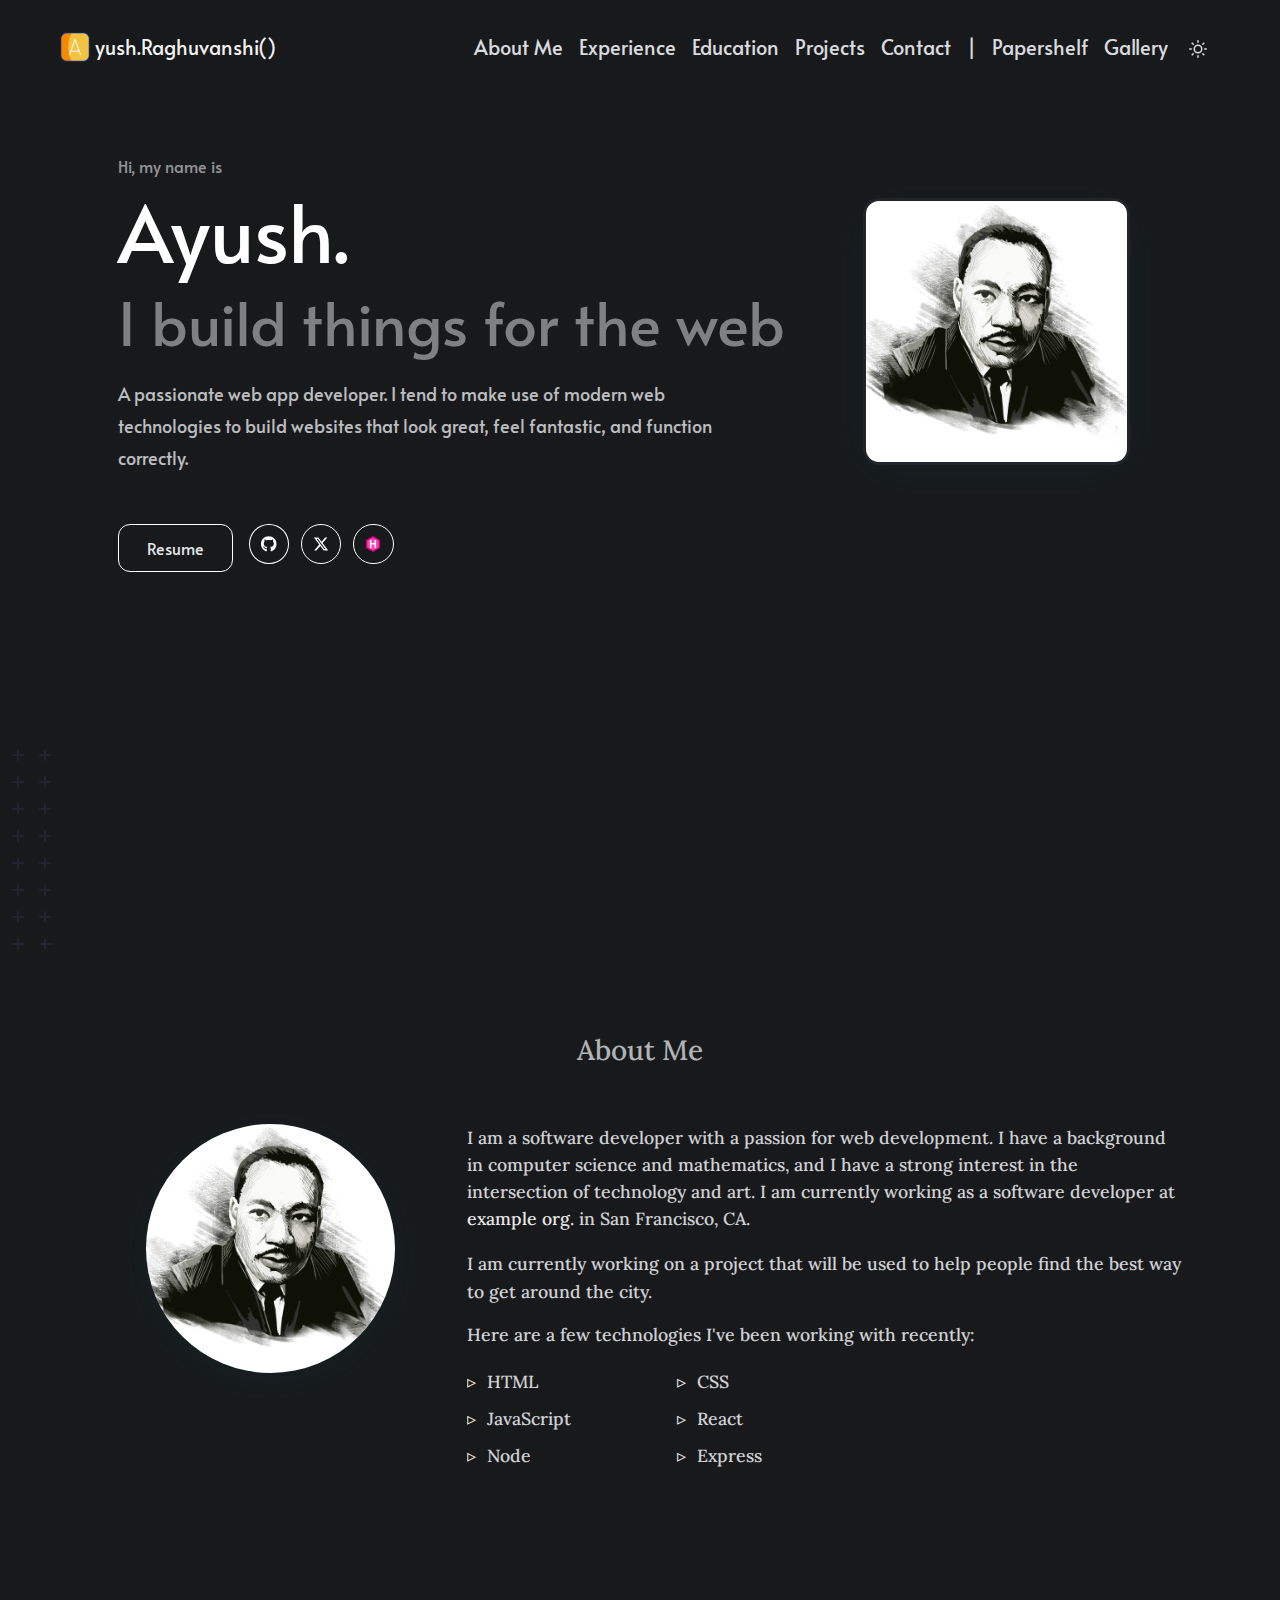
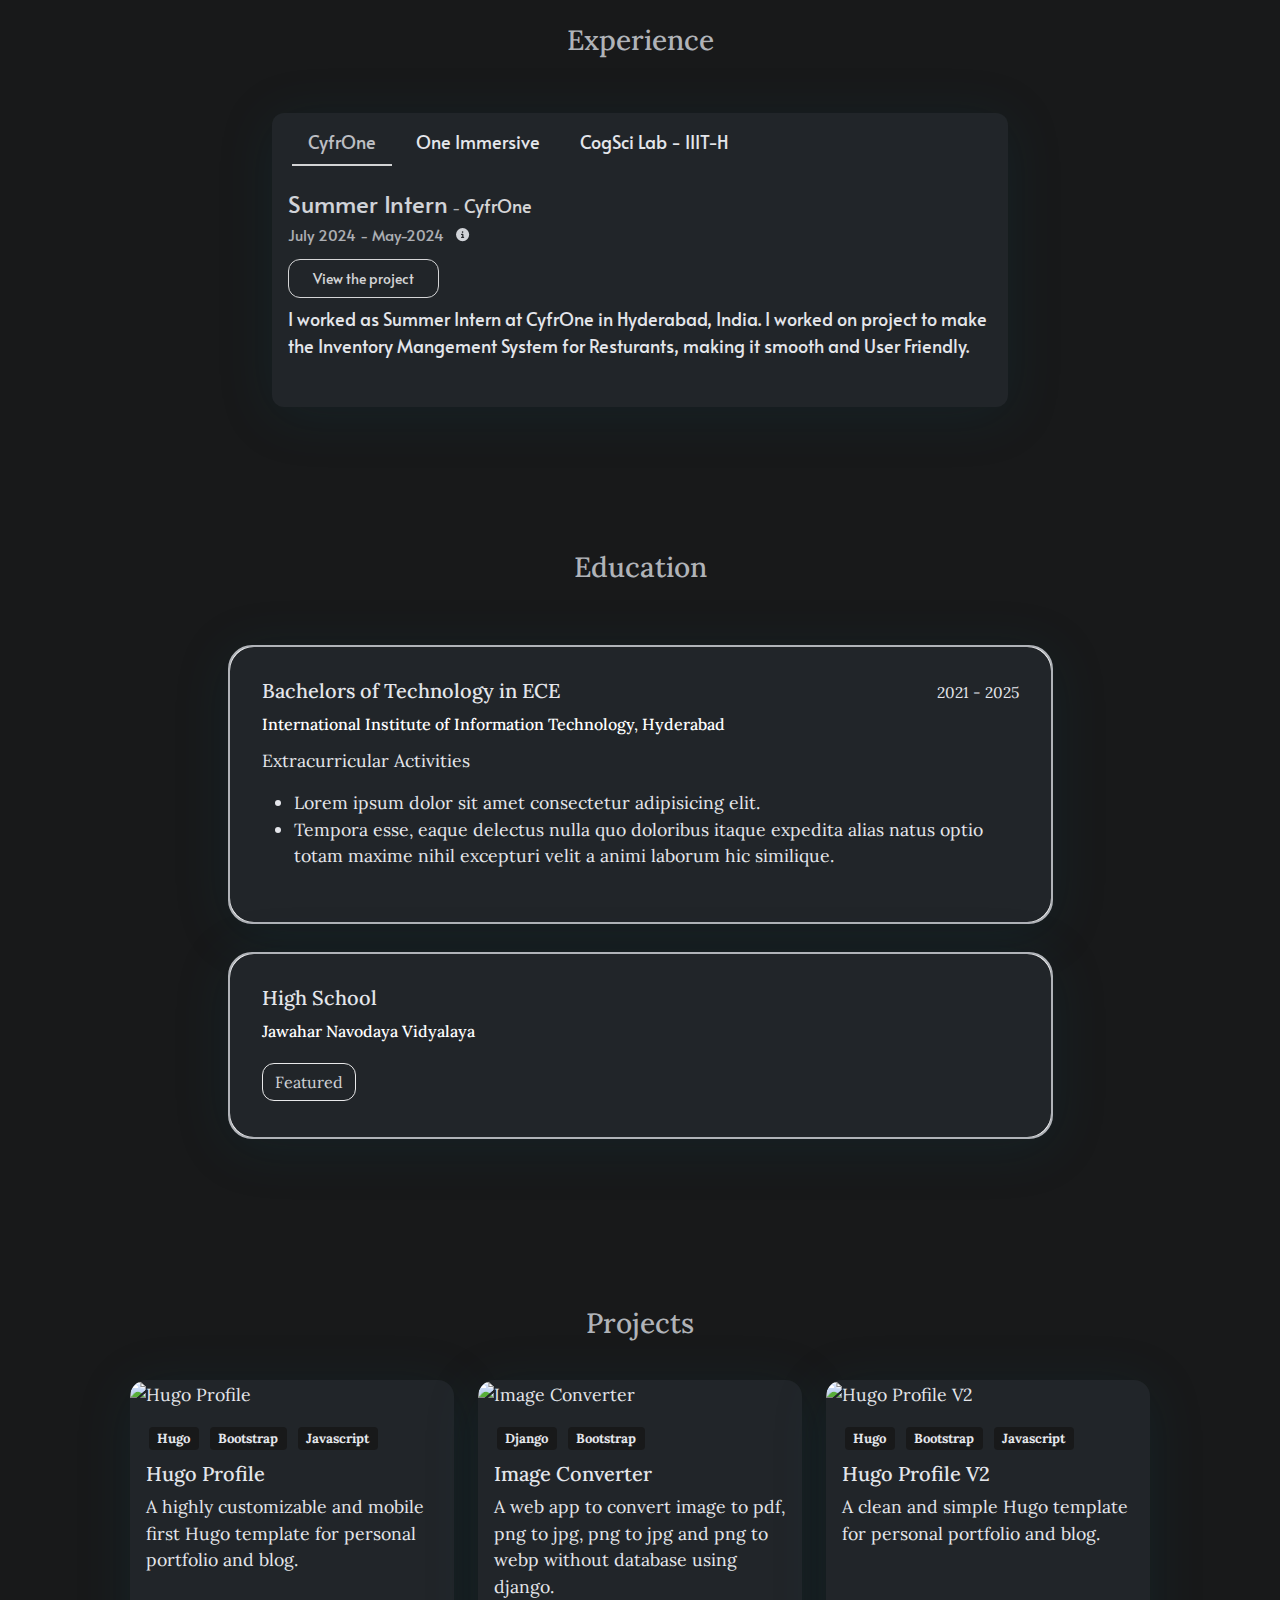
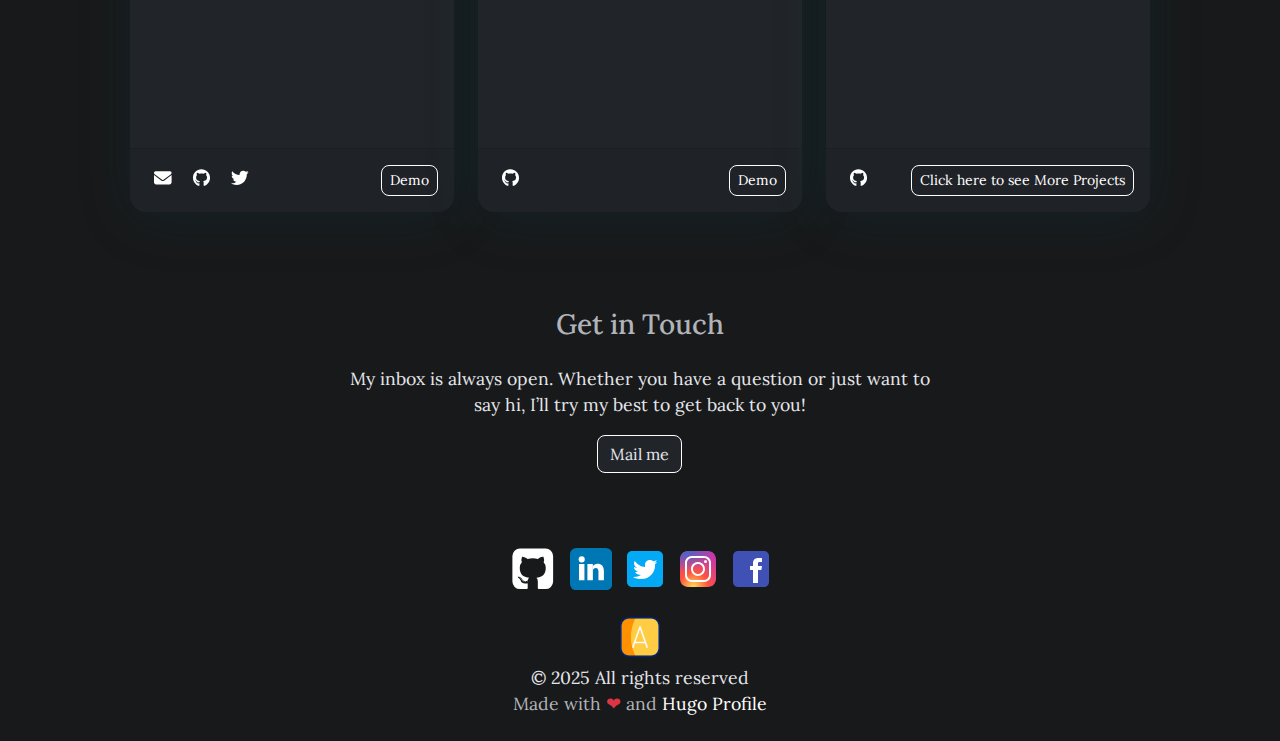
==== index.html @ 4a72123e "first commit" ====
<!DOCTYPE html>
<html>

<head>
	<meta name="generator" content="Hugo 0.140.2"><script src="/livereload.js?mindelay=10&amp;v=2&amp;port=1313&amp;path=livereload" data-no-instant defer></script><meta charset="UTF-8">
<meta name="viewport" content="width=device-width, initial-scale=1.0">
<meta http-equiv="X-UA-Compatible" content="ie=edge">
<meta http-equiv="Accept-CH" content="DPR, Viewport-Width, Width">
<link rel="icon" href=/ayush.png type="image/gif">


<link rel="preconnect" href="https://fonts.googleapis.com">
<link rel="preconnect" href="https://fonts.gstatic.com" crossorigin>
<link rel="preload"
      as="style"
      href="https://fonts.googleapis.com/css2?family=Alata&family=Lora:ital,wght@0,400;0,500;0,600;0,700;1,400;1,500;1,600;1,700&family=Roboto:ital,wght@0,100;0,300;0,400;0,500;0,700;0,900;1,100;1,300;1,400;1,500;1,700;1,900&display=swap"
>
<link rel="stylesheet"
      href="https://fonts.googleapis.com/css2?family=Alata&family=Lora:ital,wght@0,400;0,500;0,600;0,700;1,400;1,500;1,600;1,700&family=Roboto:ital,wght@0,100;0,300;0,400;0,500;0,700;0,900;1,100;1,300;1,400;1,500;1,700;1,900&display=swap"
      media="print" onload="this.media='all'" />
<noscript>
  <link
          href="https://fonts.googleapis.com/css2?family=Alata&family=Lora:ital,wght@0,400;0,500;0,600;0,700;1,400;1,500;1,600;1,700&family=Roboto:ital,wght@0,100;0,300;0,400;0,500;0,700;0,900;1,100;1,300;1,400;1,500;1,700;1,900&display=swap"
          rel="stylesheet">
</noscript>


<link rel="stylesheet" href="/css/font.css" media="all">



<meta property="og:url" content="http://localhost:1313/">
  <meta property="og:site_name" content="Ayush Raghuvanshi">
  <meta property="og:title" content="Ayush Raghuvanshi">
  <meta property="og:description" content="Text about my cool site">
  <meta property="og:locale" content="en_us">
  <meta property="og:type" content="website">


  <meta name="twitter:card" content="summary">
  <meta name="twitter:title" content="Ayush Raghuvanshi">
  <meta name="twitter:description" content="Text about my cool site">


<link rel="stylesheet" href="/bootstrap-5/css/bootstrap.min.css" media="all"><link rel="stylesheet" href="/css/header.css" media="all">
<link rel="stylesheet" href="/css/footer.css" media="all">


<link rel="stylesheet" href="/css/theme.css" media="all">

<style>
    :root {
        --text-color: #343a40;
        --text-secondary-color: #6c757d;
        --text-link-color: #007bff;
        --background-color: #eaedf0;
        --secondary-background-color: #64ffda1a;
        --primary-color: #007bff;
        --secondary-color: #f8f9fa;

         
        --text-color-dark: #e4e6eb;
        --text-secondary-color-dark: #b0b3b8;
        --text-link-color-dark: #ffffff;
        --background-color-dark: #18191a;
        --secondary-background-color-dark: #212529;
        --primary-color-dark: #ffffff;
        --secondary-color-dark: #212529;
    }
    body {
        font-size: 1.1rem;
        font-weight: 400;
        line-height: 1.5;
        text-align: left;
    }

    html {
        background-color: var(--background-color) !important;
    }

    body::-webkit-scrollbar {
        height: 0px;
        width: 8px;
        background-color: var(--background-color);
    }

    ::-webkit-scrollbar-track {
        border-radius: 1rem;
    }

    ::-webkit-scrollbar-thumb {
        border-radius: 1rem;
        background: #b0b0b0;
        outline: 1px solid var(--background-color);
    }

    #search-content::-webkit-scrollbar {
        width: .5em;
        height: .1em;
        background-color: var(--background-color);
    }
</style>



<meta name="description" content=Text&#32;about&#32;my&#32;cool&#32;site>
<link rel="stylesheet" href="/css/index.css" media="all">
<link rel="stylesheet" href="/css/projects.css" media="all">


<script defer src="/fontawesome-6/all-6.4.2.js"></script>


  
  

  <title>
Ayush Raghuvanshi

  </title>
</head>

<body class="light">
  
  
<script>
    let localStorageValue = localStorage.getItem("pref-theme");
    let mediaQuery = window.matchMedia('(prefers-color-scheme: dark)').matches;

    switch (localStorageValue) {
        case "dark":
            document.body.classList.add('dark');
            break;
        case "light":
            document.body.classList.remove('dark');
            break;
        default:
            if (mediaQuery) {
                document.body.classList.add('dark');
            }
            break;
    }
</script>




<script>
    var prevScrollPos = window.pageYOffset;
    window.addEventListener("scroll", function showHeaderOnScroll() {
        let profileHeaderElem = document.getElementById("profileHeader");
        let currentScrollPos = window.pageYOffset;
        let resetHeaderStyle = false;
        let showNavBarOnScrollUp =  true ;
        let showNavBar = showNavBarOnScrollUp ? prevScrollPos > currentScrollPos : currentScrollPos > 0;
        if (showNavBar) {
            profileHeaderElem.classList.add("showHeaderOnTop");
        } else {
            resetHeaderStyle = true;
        }
        if(currentScrollPos === 0) {
            resetHeaderStyle = true;
        }
        if(resetHeaderStyle) {
            profileHeaderElem.classList.remove("showHeaderOnTop");
        }
        prevScrollPos = currentScrollPos;
    });
</script>



<header id="profileHeader">
    <nav class="pt-3 navbar navbar-expand-lg animate">
        <div class="container-fluid mx-xs-2 mx-sm-5 mx-md-5 mx-lg-5">
            
            <a class="navbar-brand primary-font text-wrap" href="/">
                
                <img src="/ayush.png" width="30" height="30"
                    class="d-inline-block align-top">
                yush.Raghuvanshi()
                
            </a>

            

            
            <button class="navbar-toggler" type="button" data-bs-toggle="collapse" data-bs-target="#navbarContent"
                aria-controls="navbarContent" aria-expanded="false" aria-label="Toggle navigation">
                <svg aria-hidden="true" height="24" viewBox="0 0 16 16" version="1.1" width="24" data-view-component="true">
                    <path fill-rule="evenodd" d="M1 2.75A.75.75 0 011.75 2h12.5a.75.75 0 110 1.5H1.75A.75.75 0 011 2.75zm0 5A.75.75 0 011.75 7h12.5a.75.75 0 110 1.5H1.75A.75.75 0 011 7.75zM1.75 12a.75.75 0 100 1.5h12.5a.75.75 0 100-1.5H1.75z"></path>
                </svg>
            </button>

            
            <div class="collapse navbar-collapse text-wrap primary-font" id="navbarContent">
                <ul class="navbar-nav ms-auto text-center">
                    

                    
                    <li class="nav-item navbar-text">
                        <a class="nav-link" href="/#about" aria-label="about">
                            About Me
                        </a>
                    </li>
                    

                    
                    <li class="nav-item navbar-text">
                        <a class="nav-link" href="/#experience"
                            aria-label="experience">
                            Experience
                        </a>
                    </li>
                    

                    
                    <li class="nav-item navbar-text">
                        <a class="nav-link" href="/#education"
                            aria-label="education">
                            Education
                        </a>
                    </li>
                    

                    
                    <li class="nav-item navbar-text">
                        <a class="nav-link" href="/#projects"
                            aria-label="projects">
                            Projects
                        </a>
                    </li>
                    

                    

                    
                    <li class="nav-item navbar-text">
                        <a class="nav-link" href="/#contact"
                            aria-label="contact">
                            Contact
                        </a>
                    </li>
                    

                    
                        <li class="nav-item navbar-text d-none d-lg-block d-xl-block"><div class="nav-link nav-link-sep"></div></li>
                        <div class="dropdown-divider"></div>
                    

                    
                    
                    
                    
                    <li class="nav-item navbar-text">
                        <a class="nav-link" href="/blogs" title="Papershelf">
                            
                            Papershelf
                        </a>
                    </li>
                    
                    
                    
                    
                    <li class="nav-item navbar-text">
                        <a class="nav-link" href="/gallery" title="Blog posts">
                            
                            Gallery
                        </a>
                    </li>
                    
                    

                    
                    <li class="nav-item navbar-text">
                        
                        <div class="text-center">
                            <button id="theme-toggle">
                                <svg id="moon" xmlns="http://www.w3.org/2000/svg" width="24" height="24" viewBox="0 0 24 24" fill="none" stroke="currentColor" stroke-width="2" stroke-linecap="round" stroke-linejoin="round">
                                    <path d="M21 12.79A9 9 0 1 1 11.21 3 7 7 0 0 0 21 12.79z"></path>
                                </svg>
                                <svg id="sun" xmlns="http://www.w3.org/2000/svg" width="24" height="24" viewBox="0 0 24 24" fill="none" stroke="currentColor" stroke-width="2" stroke-linecap="round" stroke-linejoin="round">
                                    <circle cx="12" cy="12" r="5"></circle>
                                    <line x1="12" y1="1" x2="12" y2="3"></line>
                                    <line x1="12" y1="21" x2="12" y2="23"></line>
                                    <line x1="4.22" y1="4.22" x2="5.64" y2="5.64"></line>
                                    <line x1="18.36" y1="18.36" x2="19.78" y2="19.78"></line>
                                    <line x1="1" y1="12" x2="3" y2="12"></line>
                                    <line x1="21" y1="12" x2="23" y2="12"></line>
                                    <line x1="4.22" y1="19.78" x2="5.64" y2="18.36"></line>
                                    <line x1="18.36" y1="5.64" x2="19.78" y2="4.22"></line>
                                </svg>
                            </button>
                        </div>
                    </li>
                    

                </ul>

            </div>
        </div>
    </nav>
</header>
<div id="content">
<section id="hero" class="py-5 align-middle">
    <div class="container px-3 px-sm-5 px-md-5 px-lg-5 pt-lg-3">
        <div class="row">
            <div class="col-sm-12 col-md-12 col-lg-8 content animate" id="primary-font">
                <span class="subtitle">
                    Hi, my name is
                </span>
                <h2>
                    Ayush.
                </h2>
                <h3>
                    I build things for the web
                </h3>
                <p class="hero-content">
                    A passionate web app developer. I tend to make use of modern web technologies to build websites that look great, feel fantastic, and function correctly.
                </p>
                <div class="row">
                    <div class="col-auto h-100">
                        
                        <a href="#" class="btn" download
			  >
                            Resume
                        </a>
                        
                    </div>
                    <div class="col-auto px-0 h-100"><span>
    
    <span class="px-1">
        <a href="https://example.com"
             target="_blank" 
            class="btn social-icon"
        >
            <i class="fab fa-github"></i>
        </a>
    </span>
    
    <span class="px-1">
        <a href="https://example.com"
             target="_blank" 
            class="btn social-icon"
        >
            <i class="fab fa-x-twitter"></i>
        </a>
    </span>
    

    
    <span class="px-1">
        <a href="https://example.com"
             target="_blank" 
            class="btn social-icon"
        >
            <img src="/fav.png">
        </a>
    </span>
    
</span>
</div>
                </div>
            </div>
            <div class="col-sm-12 col-md-12 col-lg-4">
                <div class="row justify-content-center">
                    <div class="col-sm-12 col-md-9 pt-5 image animate px-5 px-md-5 px-lg-0 text-center">
                        <img src="/images/me.png"
                            class="img-thumbnail mx-auto"
                            alt=""
                        >
                    </div>
                </div>
            </div>
        </div>
    </div>
    
    <div class="hero-bottom-svg d-md-block d-lg-block d-none">
        <svg xmlns="http://www.w3.org/2000/svg" width="201" height="201" viewBox="0 0 201 201">
            <g id="Group_1168" data-name="Group 1168" transform="translate(-384 -1392)">
                <rect id="Rectangle_2206" data-name="Rectangle 2206" width="12" height="2" rx="1"
                    transform="translate(391 1392) rotate(90)" fill="#282f49" />
                <rect id="Rectangle_2271" data-name="Rectangle 2271" width="12" height="2" rx="1"
                    transform="translate(391 1500) rotate(90)" fill="#282f49" />
                <rect id="Rectangle_2238" data-name="Rectangle 2238" width="12" height="2" rx="1"
                    transform="translate(391 1446) rotate(90)" fill="#282f49" />
                <rect id="Rectangle_2278" data-name="Rectangle 2278" width="12" height="2" rx="1"
                    transform="translate(391 1554) rotate(90)" fill="#282f49" />
                <rect id="Rectangle_2222" data-name="Rectangle 2222" width="12" height="2" rx="1"
                    transform="translate(391 1419) rotate(90)" fill="#282f49" />
                <rect id="Rectangle_2272" data-name="Rectangle 2272" width="12" height="2" rx="1"
                    transform="translate(391 1527) rotate(90)" fill="#282f49" />
                <rect id="Rectangle_2241" data-name="Rectangle 2241" width="12" height="2" rx="1"
                    transform="translate(391 1473) rotate(90)" fill="#282f49" />
                <rect id="Rectangle_2288" data-name="Rectangle 2288" width="12" height="2" rx="1"
                    transform="translate(391 1581) rotate(90)" fill="#282f49" />
                <rect id="Rectangle_2214" data-name="Rectangle 2214" width="12" height="2" rx="1"
                    transform="translate(499 1392) rotate(90)" fill="#282f49" />
                <rect id="Rectangle_2289" data-name="Rectangle 2289" width="12" height="2" rx="1"
                    transform="translate(499 1500) rotate(90)" fill="#282f49" />
                <rect id="Rectangle_2256" data-name="Rectangle 2256" width="12" height="2" rx="1"
                    transform="translate(499 1446) rotate(90)" fill="#282f49" />
                <rect id="Rectangle_2290" data-name="Rectangle 2290" width="12" height="2" rx="1"
                    transform="translate(499 1554) rotate(90)" fill="#282f49" />
                <rect id="Rectangle_2231" data-name="Rectangle 2231" width="12" height="2" rx="1"
                    transform="translate(499 1419) rotate(90)" fill="#282f49" />
                <rect id="Rectangle_2291" data-name="Rectangle 2291" width="12" height="2" rx="1"
                    transform="translate(499 1527) rotate(90)" fill="#282f49" />
                <rect id="Rectangle_2257" data-name="Rectangle 2257" width="12" height="2" rx="1"
                    transform="translate(499 1473) rotate(90)" fill="#282f49" />
                <rect id="Rectangle_2292" data-name="Rectangle 2292" width="12" height="2" rx="1"
                    transform="translate(499 1581) rotate(90)" fill="#282f49" />
                <rect id="Rectangle_2210" data-name="Rectangle 2210" width="12" height="2" rx="1"
                    transform="translate(445 1392) rotate(90)" fill="#282f49" />
                <rect id="Rectangle_2279" data-name="Rectangle 2279" width="12" height="2" rx="1"
                    transform="translate(445 1500) rotate(90)" fill="#282f49" />
                <rect id="Rectangle_2248" data-name="Rectangle 2248" width="12" height="2" rx="1"
                    transform="translate(445 1446) rotate(90)" fill="#282f49" />
                <rect id="Rectangle_2280" data-name="Rectangle 2280" width="12" height="2" rx="1"
                    transform="translate(445 1554) rotate(90)" fill="#282f49" />
                <rect id="Rectangle_2226" data-name="Rectangle 2226" width="12" height="2" rx="1"
                    transform="translate(445 1419) rotate(90)" fill="#282f49" />
                <rect id="Rectangle_2281" data-name="Rectangle 2281" width="12" height="2" rx="1"
                    transform="translate(445 1527) rotate(90)" fill="#282f49" />
                <rect id="Rectangle_2249" data-name="Rectangle 2249" width="12" height="2" rx="1"
                    transform="translate(445 1473) rotate(90)" fill="#282f49" />
                <rect id="Rectangle_2293" data-name="Rectangle 2293" width="12" height="2" rx="1"
                    transform="translate(445 1581) rotate(90)" fill="#282f49" />
                <rect id="Rectangle_2219" data-name="Rectangle 2219" width="12" height="2" rx="1"
                    transform="translate(553 1392) rotate(90)" fill="#282f49" />
                <rect id="Rectangle_2310" data-name="Rectangle 2310" width="12" height="2" rx="1"
                    transform="translate(553 1500) rotate(90)" fill="#282f49" />
                <rect id="Rectangle_2262" data-name="Rectangle 2262" width="12" height="2" rx="1"
                    transform="translate(553 1446) rotate(90)" fill="#282f49" />
                <rect id="Rectangle_2311" data-name="Rectangle 2311" width="12" height="2" rx="1"
                    transform="translate(553 1554) rotate(90)" fill="#282f49" />
                <rect id="Rectangle_2232" data-name="Rectangle 2232" width="12" height="2" rx="1"
                    transform="translate(553 1419) rotate(90)" fill="#282f49" />
                <rect id="Rectangle_2312" data-name="Rectangle 2312" width="12" height="2" rx="1"
                    transform="translate(553 1527) rotate(90)" fill="#282f49" />
                <rect id="Rectangle_2263" data-name="Rectangle 2263" width="12" height="2" rx="1"
                    transform="translate(553 1473) rotate(90)" fill="#282f49" />
                <rect id="Rectangle_2313" data-name="Rectangle 2313" width="12" height="2" rx="1"
                    transform="translate(553 1581) rotate(90)" fill="#282f49" />
                <rect id="Rectangle_2209" data-name="Rectangle 2209" width="12" height="2" rx="1"
                    transform="translate(418 1392) rotate(90)" fill="#282f49" />
                <rect id="Rectangle_2273" data-name="Rectangle 2273" width="12" height="2" rx="1"
                    transform="translate(418 1500) rotate(90)" fill="#282f49" />
                <rect id="Rectangle_2242" data-name="Rectangle 2242" width="12" height="2" rx="1"
                    transform="translate(418 1446) rotate(90)" fill="#282f49" />
                <rect id="Rectangle_2282" data-name="Rectangle 2282" width="12" height="2" rx="1"
                    transform="translate(418 1554) rotate(90)" fill="#282f49" />
                <rect id="Rectangle_2223" data-name="Rectangle 2223" width="12" height="2" rx="1"
                    transform="translate(418 1419) rotate(90)" fill="#282f49" />
                <rect id="Rectangle_2274" data-name="Rectangle 2274" width="12" height="2" rx="1"
                    transform="translate(418 1527) rotate(90)" fill="#282f49" />
                <rect id="Rectangle_2243" data-name="Rectangle 2243" width="12" height="2" rx="1"
                    transform="translate(418 1473) rotate(90)" fill="#282f49" />
                <rect id="Rectangle_2294" data-name="Rectangle 2294" width="12" height="2" rx="1"
                    transform="translate(418 1581) rotate(90)" fill="#282f49" />
                <rect id="Rectangle_2217" data-name="Rectangle 2217" width="12" height="2" rx="1"
                    transform="translate(526 1392) rotate(90)" fill="#282f49" />
                <rect id="Rectangle_2314" data-name="Rectangle 2314" width="12" height="2" rx="1"
                    transform="translate(526 1500) rotate(90)" fill="#282f49" />
                <rect id="Rectangle_2258" data-name="Rectangle 2258" width="12" height="2" rx="1"
                    transform="translate(526 1446) rotate(90)" fill="#282f49" />
                <rect id="Rectangle_2315" data-name="Rectangle 2315" width="12" height="2" rx="1"
                    transform="translate(526 1554) rotate(90)" fill="#282f49" />
                <rect id="Rectangle_2233" data-name="Rectangle 2233" width="12" height="2" rx="1"
                    transform="translate(526 1419) rotate(90)" fill="#282f49" />
                <rect id="Rectangle_2316" data-name="Rectangle 2316" width="12" height="2" rx="1"
                    transform="translate(526 1527) rotate(90)" fill="#282f49" />
                <rect id="Rectangle_2259" data-name="Rectangle 2259" width="12" height="2" rx="1"
                    transform="translate(526 1473) rotate(90)" fill="#282f49" />
                <rect id="Rectangle_2317" data-name="Rectangle 2317" width="12" height="2" rx="1"
                    transform="translate(526 1581) rotate(90)" fill="#282f49" />
                <rect id="Rectangle_2211" data-name="Rectangle 2211" width="12" height="2" rx="1"
                    transform="translate(472 1392) rotate(90)" fill="#282f49" />
                <rect id="Rectangle_2295" data-name="Rectangle 2295" width="12" height="2" rx="1"
                    transform="translate(472 1500) rotate(90)" fill="#282f49" />
                <rect id="Rectangle_2250" data-name="Rectangle 2250" width="12" height="2" rx="1"
                    transform="translate(472 1446) rotate(90)" fill="#282f49" />
                <rect id="Rectangle_2296" data-name="Rectangle 2296" width="12" height="2" rx="1"
                    transform="translate(472 1554) rotate(90)" fill="#282f49" />
                <rect id="Rectangle_2227" data-name="Rectangle 2227" width="12" height="2" rx="1"
                    transform="translate(472 1419) rotate(90)" fill="#282f49" />
                <rect id="Rectangle_2297" data-name="Rectangle 2297" width="12" height="2" rx="1"
                    transform="translate(472 1527) rotate(90)" fill="#282f49" />
                <rect id="Rectangle_2251" data-name="Rectangle 2251" width="12" height="2" rx="1"
                    transform="translate(472 1473) rotate(90)" fill="#282f49" />
                <rect id="Rectangle_2298" data-name="Rectangle 2298" width="12" height="2" rx="1"
                    transform="translate(472 1581) rotate(90)" fill="#282f49" />
                <rect id="Rectangle_2221" data-name="Rectangle 2221" width="12" height="2" rx="1"
                    transform="translate(580 1392) rotate(90)" fill="#282f49" />
                <rect id="Rectangle_2318" data-name="Rectangle 2318" width="12" height="2" rx="1"
                    transform="translate(580 1500) rotate(90)" fill="#282f49" />
                <rect id="Rectangle_2264" data-name="Rectangle 2264" width="12" height="2" rx="1"
                    transform="translate(580 1446) rotate(90)" fill="#282f49" />
                <rect id="Rectangle_2319" data-name="Rectangle 2319" width="12" height="2" rx="1"
                    transform="translate(580 1554) rotate(90)" fill="#282f49" />
                <rect id="Rectangle_2236" data-name="Rectangle 2236" width="12" height="2" rx="1"
                    transform="translate(580 1419) rotate(90)" fill="#282f49" />
                <rect id="Rectangle_2320" data-name="Rectangle 2320" width="12" height="2" rx="1"
                    transform="translate(580 1527) rotate(90)" fill="#282f49" />
                <rect id="Rectangle_2265" data-name="Rectangle 2265" width="12" height="2" rx="1"
                    transform="translate(580 1473) rotate(90)" fill="#282f49" />
                <rect id="Rectangle_2321" data-name="Rectangle 2321" width="12" height="2" rx="1"
                    transform="translate(580 1581) rotate(90)" fill="#282f49" />
                <rect id="Rectangle_2207" data-name="Rectangle 2207" width="12" height="2" rx="1"
                    transform="translate(396 1399) rotate(-180)" fill="#282f49" />
                <rect id="Rectangle_2270" data-name="Rectangle 2270" width="12" height="2" rx="1"
                    transform="translate(396 1507) rotate(-180)" fill="#282f49" />
                <rect id="Rectangle_2239" data-name="Rectangle 2239" width="12" height="2" rx="1"
                    transform="translate(396 1453) rotate(-180)" fill="#282f49" />
                <rect id="Rectangle_2283" data-name="Rectangle 2283" width="12" height="2" rx="1"
                    transform="translate(396 1561) rotate(-180)" fill="#282f49" />
                <rect id="Rectangle_2224" data-name="Rectangle 2224" width="12" height="2" rx="1"
                    transform="translate(396 1426) rotate(-180)" fill="#282f49" />
                <rect id="Rectangle_2275" data-name="Rectangle 2275" width="12" height="2" rx="1"
                    transform="translate(396 1534) rotate(-180)" fill="#282f49" />
                <rect id="Rectangle_2244" data-name="Rectangle 2244" width="12" height="2" rx="1"
                    transform="translate(396 1480) rotate(-180)" fill="#282f49" />
                <rect id="Rectangle_2299" data-name="Rectangle 2299" width="12" height="2" rx="1"
                    transform="translate(396 1588) rotate(-180)" fill="#282f49" />
                <rect id="Rectangle_2215" data-name="Rectangle 2215" width="12" height="2" rx="1"
                    transform="translate(504 1399) rotate(-180)" fill="#282f49" />
                <rect id="Rectangle_2300" data-name="Rectangle 2300" width="12" height="2" rx="1"
                    transform="translate(504 1507) rotate(-180)" fill="#282f49" />
                <rect id="Rectangle_2252" data-name="Rectangle 2252" width="12" height="2" rx="1"
                    transform="translate(504 1453) rotate(-180)" fill="#282f49" />
                <rect id="Rectangle_2301" data-name="Rectangle 2301" width="12" height="2" rx="1"
                    transform="translate(504 1561) rotate(-180)" fill="#282f49" />
                <rect id="Rectangle_2228" data-name="Rectangle 2228" width="12" height="2" rx="1"
                    transform="translate(504 1426) rotate(-180)" fill="#282f49" />
                <rect id="Rectangle_2302" data-name="Rectangle 2302" width="12" height="2" rx="1"
                    transform="translate(504 1534) rotate(-180)" fill="#282f49" />
                <rect id="Rectangle_2253" data-name="Rectangle 2253" width="12" height="2" rx="1"
                    transform="translate(504 1480) rotate(-180)" fill="#282f49" />
                <rect id="Rectangle_2303" data-name="Rectangle 2303" width="12" height="2" rx="1"
                    transform="translate(504 1588) rotate(-180)" fill="#282f49" />
                <rect id="Rectangle_2212" data-name="Rectangle 2212" width="12" height="2" rx="1"
                    transform="translate(450 1399) rotate(-180)" fill="#282f49" />
                <rect id="Rectangle_2284" data-name="Rectangle 2284" width="12" height="2" rx="1"
                    transform="translate(450 1507) rotate(-180)" fill="#282f49" />
                <rect id="Rectangle_2245" data-name="Rectangle 2245" width="12" height="2" rx="1"
                    transform="translate(450 1453) rotate(-180)" fill="#282f49" />
                <rect id="Rectangle_2285" data-name="Rectangle 2285" width="12" height="2" rx="1"
                    transform="translate(450 1561) rotate(-180)" fill="#282f49" />
                <rect id="Rectangle_2229" data-name="Rectangle 2229" width="12" height="2" rx="1"
                    transform="translate(450 1426) rotate(-180)" fill="#282f49" />
                <rect id="Rectangle_2286" data-name="Rectangle 2286" width="12" height="2" rx="1"
                    transform="translate(450 1534) rotate(-180)" fill="#282f49" />
                <rect id="Rectangle_2246" data-name="Rectangle 2246" width="12" height="2" rx="1"
                    transform="translate(450 1480) rotate(-180)" fill="#282f49" />
                <rect id="Rectangle_2304" data-name="Rectangle 2304" width="12" height="2" rx="1"
                    transform="translate(450 1588) rotate(-180)" fill="#282f49" />
                <rect id="Rectangle_2218" data-name="Rectangle 2218" width="12" height="2" rx="1"
                    transform="translate(558 1399) rotate(-180)" fill="#282f49" />
                <rect id="Rectangle_2322" data-name="Rectangle 2322" width="12" height="2" rx="1"
                    transform="translate(558 1507) rotate(-180)" fill="#282f49" />
                <rect id="Rectangle_2266" data-name="Rectangle 2266" width="12" height="2" rx="1"
                    transform="translate(558 1453) rotate(-180)" fill="#282f49" />
                <rect id="Rectangle_2323" data-name="Rectangle 2323" width="12" height="2" rx="1"
                    transform="translate(558 1561) rotate(-180)" fill="#282f49" />
                <rect id="Rectangle_2234" data-name="Rectangle 2234" width="12" height="2" rx="1"
                    transform="translate(558 1426) rotate(-180)" fill="#282f49" />
                <rect id="Rectangle_2324" data-name="Rectangle 2324" width="12" height="2" rx="1"
                    transform="translate(558 1534) rotate(-180)" fill="#282f49" />
                <rect id="Rectangle_2267" data-name="Rectangle 2267" width="12" height="2" rx="1"
                    transform="translate(558 1480) rotate(-180)" fill="#282f49" />
                <rect id="Rectangle_2325" data-name="Rectangle 2325" width="12" height="2" rx="1"
                    transform="translate(558 1588) rotate(-180)" fill="#282f49" />
                <rect id="Rectangle_2208" data-name="Rectangle 2208" width="12" height="2" rx="1"
                    transform="translate(423 1399) rotate(-180)" fill="#282f49" />
                <rect id="Rectangle_2276" data-name="Rectangle 2276" width="12" height="2" rx="1"
                    transform="translate(423 1507) rotate(-180)" fill="#282f49" />
                <rect id="Rectangle_2240" data-name="Rectangle 2240" width="12" height="2" rx="1"
                    transform="translate(423 1453) rotate(-180)" fill="#282f49" />
                <rect id="Rectangle_2287" data-name="Rectangle 2287" width="12" height="2" rx="1"
                    transform="translate(423 1561) rotate(-180)" fill="#282f49" />
                <rect id="Rectangle_2225" data-name="Rectangle 2225" width="12" height="2" rx="1"
                    transform="translate(423 1426) rotate(-180)" fill="#282f49" />
                <rect id="Rectangle_2277" data-name="Rectangle 2277" width="12" height="2" rx="1"
                    transform="translate(423 1534) rotate(-180)" fill="#282f49" />
                <rect id="Rectangle_2247" data-name="Rectangle 2247" width="12" height="2" rx="1"
                    transform="translate(423 1480) rotate(-180)" fill="#282f49" />
                <rect id="Rectangle_2305" data-name="Rectangle 2305" width="12" height="2" rx="1"
                    transform="translate(423 1588) rotate(-180)" fill="#282f49" />
                <rect id="Rectangle_2216" data-name="Rectangle 2216" width="12" height="2" rx="1"
                    transform="translate(531 1399) rotate(-180)" fill="#282f49" />
                <rect id="Rectangle_2326" data-name="Rectangle 2326" width="12" height="2" rx="1"
                    transform="translate(531 1507) rotate(-180)" fill="#282f49" />
                <rect id="Rectangle_2260" data-name="Rectangle 2260" width="12" height="2" rx="1"
                    transform="translate(531 1453) rotate(-180)" fill="#282f49" />
                <rect id="Rectangle_2327" data-name="Rectangle 2327" width="12" height="2" rx="1"
                    transform="translate(531 1561) rotate(-180)" fill="#282f49" />
                <rect id="Rectangle_2235" data-name="Rectangle 2235" width="12" height="2" rx="1"
                    transform="translate(531 1426) rotate(-180)" fill="#282f49" />
                <rect id="Rectangle_2328" data-name="Rectangle 2328" width="12" height="2" rx="1"
                    transform="translate(531 1534) rotate(-180)" fill="#282f49" />
                <rect id="Rectangle_2261" data-name="Rectangle 2261" width="12" height="2" rx="1"
                    transform="translate(531 1480) rotate(-180)" fill="#282f49" />
                <rect id="Rectangle_2329" data-name="Rectangle 2329" width="12" height="2" rx="1"
                    transform="translate(531 1588) rotate(-180)" fill="#282f49" />
                <rect id="Rectangle_2213" data-name="Rectangle 2213" width="12" height="2" rx="1"
                    transform="translate(477 1399) rotate(-180)" fill="#282f49" />
                <rect id="Rectangle_2306" data-name="Rectangle 2306" width="12" height="2" rx="1"
                    transform="translate(477 1507) rotate(-180)" fill="#282f49" />
                <rect id="Rectangle_2254" data-name="Rectangle 2254" width="12" height="2" rx="1"
                    transform="translate(477 1453) rotate(-180)" fill="#282f49" />
                <rect id="Rectangle_2307" data-name="Rectangle 2307" width="12" height="2" rx="1"
                    transform="translate(477 1561) rotate(-180)" fill="#282f49" />
                <rect id="Rectangle_2230" data-name="Rectangle 2230" width="12" height="2" rx="1"
                    transform="translate(477 1426) rotate(-180)" fill="#282f49" />
                <rect id="Rectangle_2308" data-name="Rectangle 2308" width="12" height="2" rx="1"
                    transform="translate(477 1534) rotate(-180)" fill="#282f49" />
                <rect id="Rectangle_2255" data-name="Rectangle 2255" width="12" height="2" rx="1"
                    transform="translate(477 1480) rotate(-180)" fill="#282f49" />
                <rect id="Rectangle_2309" data-name="Rectangle 2309" width="12" height="2" rx="1"
                    transform="translate(477 1588) rotate(-180)" fill="#282f49" />
                <rect id="Rectangle_2220" data-name="Rectangle 2220" width="12" height="2" rx="1"
                    transform="translate(585 1399) rotate(-180)" fill="#282f49" />
                <rect id="Rectangle_2330" data-name="Rectangle 2330" width="12" height="2" rx="1"
                    transform="translate(585 1507) rotate(-180)" fill="#282f49" />
                <rect id="Rectangle_2268" data-name="Rectangle 2268" width="12" height="2" rx="1"
                    transform="translate(585 1453) rotate(-180)" fill="#282f49" />
                <rect id="Rectangle_2331" data-name="Rectangle 2331" width="12" height="2" rx="1"
                    transform="translate(585 1561) rotate(-180)" fill="#282f49" />
                <rect id="Rectangle_2237" data-name="Rectangle 2237" width="12" height="2" rx="1"
                    transform="translate(585 1426) rotate(-180)" fill="#282f49" />
                <rect id="Rectangle_2332" data-name="Rectangle 2332" width="12" height="2" rx="1"
                    transform="translate(585 1534) rotate(-180)" fill="#282f49" />
                <rect id="Rectangle_2269" data-name="Rectangle 2269" width="12" height="2" rx="1"
                    transform="translate(585 1480) rotate(-180)" fill="#282f49" />
                <rect id="Rectangle_2333" data-name="Rectangle 2333" width="12" height="2" rx="1"
                    transform="translate(585 1588) rotate(-180)" fill="#282f49" />
            </g>
        </svg>
    </div>
    
</section>

<section id="about" class="py-0 py-sm-5">
    <div class="container bg-transparent">
        <h3 class="text-center bg-transparent">About Me</h3>
        <div class="bg-transparent row justify-content-center px-3 py-5">
            
            <div class="col-sm-12 col-md-8 col-lg-4 mb-5 mb-sm-0 mb-md-5 mb-lg-0 d-none d-sm-none d-md-block">
                <div class="image d-flex px-5">
                    <img src="/images/me.png" class="img-thumbnail mx-auto rounded-circle" alt="">
                </div>
            </div>
            
            <div class="col-sm-12 col-md-12 col-lg-8 content">
                <p>I am a software developer with a passion for web development. I have a background in computer science and mathematics, and I have a strong interest in the intersection of technology and art. I am currently working as a software developer at <a href="https://example.com">example org.</a> in San Francisco, CA.</p>
<p>I am currently working on a project that will be used to help people find the best way to get around the city.</p>


                
                Here are a few technologies I&#39;ve been working with recently:
                <ul>
                    
                    <li>HTML</li>
                    
                    <li>CSS</li>
                    
                    <li>JavaScript</li>
                    
                    <li>React</li>
                    
                    <li>Node</li>
                    
                    <li>Express</li>
                    
                </ul>
                
            </div>
        </div>
    </div>
</section>

<section id="experience" class="py-5">
    <div class="container">
        <h3 class="text-center">Experience</h3>
        <div class="row justify-content-center">
            <div class="col-sm-12 col-md-8 col-lg-8 py-5">
                <div class="experience-container px-3 pt-2">
                    <ul class="nav nav-pills mb-3 bg-transparent primary-font" id="pills-tab" role="tablist">
                        
                        
                        <li class="nav-item px-1 bg-transparent" role="presentation">
                            <div 
                                class="nav-link active bg-transparent" 
                                aria-selected="true" 
                                role="tab" 
                                data-bs-toggle="pill"
                                id='CyfrOne-July-2024---May-2024-tab'
                                data-bs-target='#pills-CyfrOne-July-2024---May-2024'
                                aria-controls='CyfrOne-July-2024---May-2024' 
                            >
                                CyfrOne
                            </div>
                        </li>
                        
                        
                        
                        <li class="nav-item px-1 bg-transparent" role="presentation">
                            <div 
                                class="nav-link bg-transparent" 
                                aria-selected="true" 
                                role="tab" 
                                data-bs-toggle="pill"
                                id='One-Immersive-Sep-2020---Dec-2021-tab'
                                data-bs-target='#pills-One-Immersive-Sep-2020---Dec-2021' 
                                aria-controls='One-Immersive-Sep-2020---Dec-2021'
                            >
                                One Immersive
                            </div>
                        </li>
                        
                        
                        
                        <li class="nav-item px-1 bg-transparent" role="presentation">
                            <div 
                                class="nav-link bg-transparent" 
                                aria-selected="true" 
                                role="tab" 
                                data-bs-toggle="pill"
                                id='CogSci-Lab---IIIT-H-Jan-2020---Aug-2020-tab'
                                data-bs-target='#pills-CogSci-Lab---IIIT-H-Jan-2020---Aug-2020' 
                                aria-controls='CogSci-Lab---IIIT-H-Jan-2020---Aug-2020'
                            >
                                CogSci Lab - IIIT-H
                            </div>
                        </li>
                        
                        
                    </ul>
                    <div class="tab-content pb-5 pt-2 bg-transparent primary-font" id="pills-tabContent">
                        
                        
                        <div 
                            class="tab-pane fade show active bg-transparent" 
                            role="tabpanel"
                            id='pills-CyfrOne-July-2024---May-2024'
                            aria-labelledby='pills-CyfrOne-July-2024---May-2024-tab'
                        >
                            <div>
                                <span class="h4">Summer Intern</span>
                                <small>-</small>
                                <a href="https://www.cyfrone.com/" target="_blank">CyfrOne</a>
                                <div class="pb-1">
                                    <small>July 2024 - May-2024</small>
                                    
                                    <span class="p-2">
                                        <span 
                                            style="cursor: pointer;" 
                                            data-bs-toggle="tooltip" 
                                            data-bs-placement="top" 
                                            data-bs-original-title=Working&#32;as&#32;a&#32;Summer&#32;Intern&#32;at&#32;CyfrOne
                                        >
                                            <i class="fas fa-info-circle fa-xs"></i>
                                        </span>
                                    </span>
                                    
                                </div>

                                
                                <div class="py-2 featuredLink">
                                    <a class="p-2 px-4 btn btn-outline-primary btn-sm" href=https://100foldsacademy.com/ target="_blank">
                                        View the project 
                                    </a>
                                </div>
                                
                            </div>

                            I worked as Summer Intern at CyfrOne in Hyderabad, India. I worked on project to make the Inventory Mangement System for Resturants, making it smooth and User Friendly.
                        </div>
                        
                        
                        
                        <div 
                            class="tab-pane fade bg-transparent" 
                            role="tabpanel"
                            id='pills-One-Immersive-Sep-2020---Dec-2021'
                            aria-labelledby='pills-One-Immersive-Sep-2020---Dec-2021-tab'
                        >
                            <div>
                                <span class="h4">Software Developer</span>
                                <small>-</small>
                                <a href="https://example.com" target="_blank">One Immersive</a>
                                
                                <div class="pb-1">
                                    <small>Sep 2020 - Dec 2021</small>
                                    
                                    <span class="p-2">
                                        <span 
                                            style="cursor: pointer;" 
                                            data-bs-toggle="tooltip" 
                                            data-bs-placement="top" 
                                            data-bs-original-title=I&#32;worked&#32;as&#32;a&#32;software&#32;developer&#32;for&#32;more&#32;than&#32;one&#32;year&#32;in&#32;Amazon.
                                        > 
                                            <i class="fas fa-info-circle fa-xs"></i>
                                        </span>
                                    </span>
                                    
                                </div>
                                
                                
                                <div class="py-2 featuredLink">
                                    <a class="p-2 px-4 btn btn-outline-primary btn-sm" href=https://example.com target="_blank">
                                        Featured Link 
                                    </a>
                                </div>
                                
                            </div>

                            <div class="pt-2">
                                <p>I am currently working as a software developer at <a href="https://example.com">example org.</a> in San Francisco, CA. I am currently working on a project that will be used to help people find the best way to get around the city.</p>
<ul>
<li>Lead backend developer for a product.</li>
<li>Created a frontend design for a product.</li>
</ul>
                            </div>
                        </div>
                        
                        
                        
                        <div 
                            class="tab-pane fade bg-transparent" 
                            role="tabpanel"
                            id='pills-CogSci-Lab---IIIT-H-Jan-2020---Aug-2020'
                            aria-labelledby='pills-CogSci-Lab---IIIT-H-Jan-2020---Aug-2020-tab'
                        >
                            <div>
                                <span class="h4">Junior Software Developer</span>
                                <small>-</small>
                                <a href="https://example.com" target="_blank">CogSci Lab - IIIT-H</a>
                                
                                <div class="pb-1">
                                    <small>Jan 2020 - Aug 2020</small>
                                    
                                </div>
                                
                                
                                <div class="py-2 featuredLink">
                                    <a class="p-2 px-4 btn btn-outline-primary btn-sm" href=https://example.com target="_blank">
                                        Featured Link 
                                    </a>
                                </div>
                                
                            </div>

                            <div class="pt-2">
                                <p>I am currently working as a software developer at <a href="https://example.com">example org.</a> in San Francisco, CA. I am currently working on a project that will be used to help people find the best way to get around the city.</p>
<ul>
<li>Lead backend developer for a product.</li>
<li>Created a frontend design for a product.</li>
</ul>
                            </div>
                        </div>
                        
                        
                    </div>
                </div>
            </div>
        </div>
    </div>
</section>


<section id="education" class="py-5">
    <div class="container">
        <h3 class="text-center">Education</h3>
        <div class="row justify-content-center py-5">
            
            
            <div class="col-12 p-0">
                <div class="row row align-items-center justify-content-center m-1 mb-4">
                    

                    <div class="col-md-9">
                        <div class="card">
                            <div class="card-body">
                                <div class="float-end">
                                    <small>2021 - 2025</small>
                                </div>
                                <h5 class="card-title">Bachelors of Technology in ECE</h5>
                                
                                
                                <a href="https://example.org" target="_blank">
                                    <h6>
                                    International Institute of Information Technology, Hyderabad
                                    </h6>
                                </a>
                                

                                
                                <div class="py-1 education-content">
                                    <p>Extracurricular Activities</p>
<ul>
<li>Lorem ipsum dolor sit amet consectetur adipisicing elit.</li>
<li>Tempora esse, eaque delectus nulla quo doloribus itaque expedita alias natus optio totam maxime nihil excepturi velit a animi laborum hic similique.</li>
</ul>
                                </div>

                                
                            </div>
                        </div>
                    </div>
                </div>
            </div>
            
            <div class="col-12 p-0">
                <div class="row row align-items-center justify-content-center m-1 mb-4">
                    

                    <div class="col-md-9">
                        <div class="card">
                            <div class="card-body">
                                <div class="float-end">
                                    <small></small>
                                </div>
                                <h5 class="card-title">High School</h5>
                                
                                
                                <a href="https://example.org" target="_blank">
                                    <h6>
                                    Jawahar Navodaya Vidyalaya
                                    </h6>
                                </a>
                                

                                
                                <div class="py-1 education-content">
                                    
                                </div>

                                
                                <div class="py-1">
                                    <a href="https://example.com" class="btn">
                                        Featured
                                    </a>
                                </div>
                                
                            </div>
                        </div>
                    </div>
                </div>
            </div>
            
        </div>
    </div>
</section>


<section id="projects" class="py-5">
    <div class="container">
        <h3 class="text-center">Projects</h3>
        <div class="row justify-content-center px-3 px-md-5">
            
            <div class="col-lg-4 col-md-6 my-3">
                <div class="card my-3 h-100" title="Hugo Profile">
                    <div class="card-head">
                        <img class="card-img-top" src="/images/projects/profile.png" alt="Hugo Profile">
                    </div>
                    <div class="card-body bg-transparent p-3">
                        <div class="pb-2 bg-transparent">
                            
                            <span class="badge badge-secondary">Hugo</span>
                            
                            <span class="badge badge-secondary">Bootstrap</span>
                            
                            <span class="badge badge-secondary">Javascript</span>
                            
                        </div>
                        <h5 class="card-title bg-transparent mt-1">Hugo Profile</h5>
                        <div class="card-text bg-transparent secondary-font">
                            A highly customizable and mobile first Hugo template for personal portfolio and blog.
                        </div>
                    </div>
                    
                    <div class="card-footer py-3">
                        
                        <span class="m-1 mx-2">
                            <a href="mailto:?subject=Hugo%20Profile%20Template&amp;body=Check%20it%20out:%20https%3a%2f%2fhugo-profile.netlify.app%2fblog%2fmarkdown-syntax%2f" target="_blank">
                                <i class="fa fa-envelope"></i>
                            </a>
                        </span>
                        
                        <span class="m-1 mx-2">
                            <a href="https://github.com/gurusabarish/hugo-profile" target="_blank">
                                <i class="fab fa-github"></i>
                            </a>
                        </span>
                        
                        <span class="m-1 mx-2">
                            <a href="https://twitter.com/intent/tweet?text=Check&#43;it&#43;out:&amp;url=https%3A%2F%2Fgithub.com%2Fgurusabarish%2Fhugo-profile" target="_blank">
                                <i class="fab fa-twitter"></i>
                            </a>
                        </span>
                        
                        
                        <span class="float-end">
                            <a class="btn btn-sm" href="https://hugo-profile.netlify.app" target="_blank">
                                Demo
                            </a>
                        </span>
                        
                    </div>
                    
                </div>
            </div>
            
            <div class="col-lg-4 col-md-6 my-3">
                <div class="card my-3 h-100" title="Image Converter">
                    <div class="card-head">
                        <img class="card-img-top" src="/images/projects/converter.jpg" alt="Image Converter">
                    </div>
                    <div class="card-body bg-transparent p-3">
                        <div class="pb-2 bg-transparent">
                            
                            <span class="badge badge-secondary">Django</span>
                            
                            <span class="badge badge-secondary">Bootstrap</span>
                            
                        </div>
                        <h5 class="card-title bg-transparent mt-1">Image Converter</h5>
                        <div class="card-text bg-transparent secondary-font">
                            A web app to convert image to pdf, png to jpg, png to jpg and png to webp without database using django.
                        </div>
                    </div>
                    
                    <div class="card-footer py-3">
                        
                        <span class="m-1 mx-2">
                            <a href="https://github.com/gurusabarish/converter" target="_blank">
                                <i class="fab fa-github"></i>
                            </a>
                        </span>
                        
                        
                        <span class="float-end">
                            <a class="btn btn-sm" href="https://django-converter.herokuapp.com" target="_blank">
                                Demo
                            </a>
                        </span>
                        
                    </div>
                    
                </div>
            </div>
            
            <div class="col-lg-4 col-md-6 my-3">
                <div class="card my-3 h-100" title="Hugo Profile V2">
                    <div class="card-head">
                        <img class="card-img-top" src="/images/projects/profile2.jpg" alt="Hugo Profile V2">
                    </div>
                    <div class="card-body bg-transparent p-3">
                        <div class="pb-2 bg-transparent">
                            
                            <span class="badge badge-secondary">Hugo</span>
                            
                            <span class="badge badge-secondary">Bootstrap</span>
                            
                            <span class="badge badge-secondary">Javascript</span>
                            
                        </div>
                        <h5 class="card-title bg-transparent mt-1">Hugo Profile V2</h5>
                        <div class="card-text bg-transparent secondary-font">
                            A clean and simple Hugo template for personal portfolio and blog.
                        </div>
                    </div>
                    
                    <div class="card-footer py-3">
                        
                        <span class="m-1 mx-2">
                            <a href="https://github.com/gurusabarish/HugoProfileV2" target="_blank">
                                <i class="fab fa-github"></i>
                            </a>
                        </span>
                        
                        
                        <span class="float-end">
                            <a class="btn btn-sm" href="https://hugo-profile-2.netlify.app" target="_blank">
                                Click here to see More Projects
                            </a>
                        </span>
                        
                    </div>
                    
                </div>
            </div>
            
            
        </div>
    </div>
</section>

<section id="contact" class="py-5">
    <div class="container">
        <h3 class="text-center">Get in Touch</h3>
        <div class="px-0 px-md-5 px-lg-5">
            <div class="row justify-content-center px-md-5">
                <div class="col-md-8 py-3">
                    <div class="text-center">
                        My inbox is always open. Whether you have a question or just want to say hi, I’ll try my best to get back to you!
                    </div>
                    
                    <div class="text-center pt-3">
                        <a 
                            href='
                                    mailto:gurusabarisha@gmail.com
                                  '
                            target="_blank"
                            class="btn"
                        >
                            Mail me
                        </a>
                    </div>
                    
                </div>
            </div>
        </div>
    </div>
    <div id="contact-form-status"></div>
</section>


<svg xmlns="http://www.w3.org/2000/svg" style="display: none;">
  <symbol id="check-circle-fill" viewBox="0 0 16 16">
    <path d="M16 8A8 8 0 1 1 0 8a8 8 0 0 1 16 0zm-3.97-3.03a.75.75 0 0 0-1.08.022L7.477 9.417 5.384 7.323a.75.75 0 0 0-1.06 1.06L6.97 11.03a.75.75 0 0 0 1.079-.02l3.992-4.99a.75.75 0 0 0-.01-1.05z"/>
  </symbol>
  <symbol id="info-fill" viewBox="0 0 16 16">
    <path d="M8 16A8 8 0 1 0 8 0a8 8 0 0 0 0 16zm.93-9.412-1 4.705c-.07.34.029.533.304.533.194 0 .487-.07.686-.246l-.088.416c-.287.346-.92.598-1.465.598-.703 0-1.002-.422-.808-1.319l.738-3.468c.064-.293.006-.399-.287-.47l-.451-.081.082-.381 2.29-.287zM8 5.5a1 1 0 1 1 0-2 1 1 0 0 1 0 2z"/>
  </symbol>
  <symbol id="exclamation-triangle-fill" viewBox="0 0 16 16">
    <path d="M8.982 1.566a1.13 1.13 0 0 0-1.96 0L.165 13.233c-.457.778.091 1.767.98 1.767h13.713c.889 0 1.438-.99.98-1.767L8.982 1.566zM8 5c.535 0 .954.462.9.995l-.35 3.507a.552.552 0 0 1-1.1 0L7.1 5.995A.905.905 0 0 1 8 5zm.002 6a1 1 0 1 1 0 2 1 1 0 0 1 0-2z"/>
  </symbol>
</svg>

  </div><footer>
    
 

<div class="text-center pt-2">
    
    <span class="px-1">
        <a href="https://github.com" aria-label="github">
            <svg xmlns="http://www.w3.org/2000/svg" width="2.7em" height="2.7em" viewBox="0 0 1792 1792">
                <path id="footer-socialNetworks-github-svg-path"
                    d="M522 1352q-8 9-20-3-13-11-4-19 8-9 20 3 12 11 4 19zm-42-61q9 12 0 19-8 6-17-7t0-18q9-7 17 6zm-61-60q-5 7-13 2-10-5-7-12 3-5 13-2 10 5 7 12zm31 34q-6 7-16-3-9-11-2-16 6-6 16 3 9 11 2 16zm129 112q-4 12-19 6-17-4-13-15t19-7q16 5 13 16zm63 5q0 11-16 11-17 2-17-11 0-11 16-11 17-2 17 11zm58-10q2 10-14 14t-18-8 14-15q16-2 18 9zm964-956v960q0 119-84.5 203.5t-203.5 84.5h-224q-16 0-24.5-1t-19.5-5-16-14.5-5-27.5v-239q0-97-52-142 57-6 102.5-18t94-39 81-66.5 53-105 20.5-150.5q0-121-79-206 37-91-8-204-28-9-81 11t-92 44l-38 24q-93-26-192-26t-192 26q-16-11-42.5-27t-83.5-38.5-86-13.5q-44 113-7 204-79 85-79 206 0 85 20.5 150t52.5 105 80.5 67 94 39 102.5 18q-40 36-49 103-21 10-45 15t-57 5-65.5-21.5-55.5-62.5q-19-32-48.5-52t-49.5-24l-20-3q-21 0-29 4.5t-5 11.5 9 14 13 12l7 5q22 10 43.5 38t31.5 51l10 23q13 38 44 61.5t67 30 69.5 7 55.5-3.5l23-4q0 38 .5 103t.5 68q0 22-11 33.5t-22 13-33 1.5h-224q-119 0-203.5-84.5t-84.5-203.5v-960q0-119 84.5-203.5t203.5-84.5h960q119 0 203.5 84.5t84.5 203.5z" />

                <metadata>
                    <rdf:RDF xmlns:rdf="http://www.w3.org/1999/02/22-rdf-syntax-ns#"
                        xmlns:rdfs="http://www.w3.org/2000/01/rdf-schema#" xmlns:dc="http://purl.org/dc/elements/1.1/">
                        <rdf:Description about="https://iconscout.com/legal#licenses"
                            dc:title="Github, Online, Project, Hosting, Square"
                            dc:description="Github, Online, Project, Hosting, Square" dc:publisher="Iconscout"
                            dc:date="2016-12-14" dc:format="image/svg+xml" dc:language="en">
                            <dc:creator>
                                <rdf:Bag>
                                    <rdf:li>Font Awesome</rdf:li>
                                </rdf:Bag>
                            </dc:creator>
                        </rdf:Description>
                    </rdf:RDF>
                </metadata>
            </svg>
        </a>
    </span>
    

    
    <span class="px-1">
        <a href="https://linkedin.com" aria-label="linkedin">
            <svg xmlns="http://www.w3.org/2000/svg" width='2.4em' height='2.4em' fill="#fff" aria-label="LinkedIn"
                viewBox="0 0 512 512">
                <rect width="512" height="512" fill="#0077b5" rx="15%" />
                <circle cx="142" cy="138" r="37" />
                <path stroke="#fff" stroke-width="66" d="M244 194v198M142 194v198" />
                <path d="M276 282c0-20 13-40 36-40 24 0 33 18 33 45v105h66V279c0-61-32-89-76-89-34 0-51 19-59 32" />
            </svg>
        </a>
    </span>
    

    
    <a href="https://twitter.com" aria-label="twitter">
        <svg xmlns="http://www.w3.org/2000/svg" viewBox="0 0 48 48" width="48px" height="48px">
            <path fill="#03a9f4"
                d="M42,37c0,2.762-2.239,5-5,5H11c-2.762,0-5-2.238-5-5V11c0-2.762,2.238-5,5-5h26c2.761,0,5,2.238,5,5 V37z" />
            <path fill="#fff"
                d="M36,17.12c-0.882,0.391-1.999,0.758-3,0.88c1.018-0.604,2.633-1.862,3-3 c-0.951,0.559-2.671,1.156-3.793,1.372C31.311,15.422,30.033,15,28.617,15C25.897,15,24,17.305,24,20v2c-4,0-7.9-3.047-10.327-6 c-0.427,0.721-0.667,1.565-0.667,2.457c0,1.819,1.671,3.665,2.994,4.543c-0.807-0.025-2.335-0.641-3-1c0,0.016,0,0.036,0,0.057 c0,2.367,1.661,3.974,3.912,4.422C16.501,26.592,16,27,14.072,27c0.626,1.935,3.773,2.958,5.928,3c-1.686,1.307-4.692,2-7,2 c-0.399,0-0.615,0.022-1-0.023C14.178,33.357,17.22,34,20,34c9.057,0,14-6.918,14-13.37c0-0.212-0.007-0.922-0.018-1.13 C34.95,18.818,35.342,18.104,36,17.12" />
        </svg>
    </a>
    

    
    <a href="https://instagram.com" aria-label="instagram">
        <svg xmlns="http://www.w3.org/2000/svg" viewBox="0 0 48 48" width="48px" height="48px">
            <radialGradient id="yOrnnhliCrdS2gy~4tD8ma" cx="19.38" cy="42.035" r="44.899"
                gradientUnits="userSpaceOnUse">
                <stop offset="0" stop-color="#fd5" />
                <stop offset=".328" stop-color="#ff543f" />
                <stop offset=".348" stop-color="#fc5245" />
                <stop offset=".504" stop-color="#e64771" />
                <stop offset=".643" stop-color="#d53e91" />
                <stop offset=".761" stop-color="#cc39a4" />
                <stop offset=".841" stop-color="#c837ab" />
            </radialGradient>
            <path fill="url(#yOrnnhliCrdS2gy~4tD8ma)"
                d="M34.017,41.99l-20,0.019c-4.4,0.004-8.003-3.592-8.008-7.992l-0.019-20	c-0.004-4.4,3.592-8.003,7.992-8.008l20-0.019c4.4-0.004,8.003,3.592,8.008,7.992l0.019,20	C42.014,38.383,38.417,41.986,34.017,41.99z" />
            <radialGradient id="yOrnnhliCrdS2gy~4tD8mb" cx="11.786" cy="5.54" r="29.813"
                gradientTransform="matrix(1 0 0 .6663 0 1.849)" gradientUnits="userSpaceOnUse">
                <stop offset="0" stop-color="#4168c9" />
                <stop offset=".999" stop-color="#4168c9" stop-opacity="0" />
            </radialGradient>
            <path fill="url(#yOrnnhliCrdS2gy~4tD8mb)"
                d="M34.017,41.99l-20,0.019c-4.4,0.004-8.003-3.592-8.008-7.992l-0.019-20	c-0.004-4.4,3.592-8.003,7.992-8.008l20-0.019c4.4-0.004,8.003,3.592,8.008,7.992l0.019,20	C42.014,38.383,38.417,41.986,34.017,41.99z" />
            <path fill="#fff"
                d="M24,31c-3.859,0-7-3.14-7-7s3.141-7,7-7s7,3.14,7,7S27.859,31,24,31z M24,19c-2.757,0-5,2.243-5,5	s2.243,5,5,5s5-2.243,5-5S26.757,19,24,19z" />
            <circle cx="31.5" cy="16.5" r="1.5" fill="#fff" />
            <path fill="#fff"
                d="M30,37H18c-3.859,0-7-3.14-7-7V18c0-3.86,3.141-7,7-7h12c3.859,0,7,3.14,7,7v12	C37,33.86,33.859,37,30,37z M18,13c-2.757,0-5,2.243-5,5v12c0,2.757,2.243,5,5,5h12c2.757,0,5-2.243,5-5V18c0-2.757-2.243-5-5-5H18z" />
        </svg>
    </a>
    

    
    <a href="https://facebook.com" aria-label="facebook">
        <svg xmlns="http://www.w3.org/2000/svg" viewBox="0 0 48 48" width="48px" height="48px">
            <path fill="#3F51B5"
                d="M42,37c0,2.762-2.238,5-5,5H11c-2.761,0-5-2.238-5-5V11c0-2.762,2.239-5,5-5h26c2.762,0,5,2.238,5,5V37z" />
            <path fill="#FFF"
                d="M34.368,25H31v13h-5V25h-3v-4h3v-2.41c0.002-3.508,1.459-5.59,5.592-5.59H35v4h-2.287C31.104,17,31,17.6,31,18.723V21h4L34.368,25z" />
        </svg>
    </a>
    
</div><div class="container py-4">
    <div class="row justify-content-center">
        <div class="col-md-4 text-center">
            
                <div class="pb-2">
                    <a href="http://localhost:1313/" title="Ayush Raghuvanshi">
                        <img alt="Footer logo" src="/ayush.png"
                            height="40px" width="40px">
                    </a>
                </div>
            
            &copy; 2025  All rights reserved
            <div class="text-secondary">
                Made with
                <span class="text-danger">
                    &#10084;
                </span>
                and
                <a href="https://github.com/gurusabarish/hugo-profile" target="_blank"
                    title="Designed and developed by gurusabarish">
                    Hugo Profile
                </a>
            </div>
        </div>
    </div>
</div>
</footer><script src="/bootstrap-5/js/bootstrap.bundle.min.js"></script>
<script>
    if (document.body.className.includes("light")) {
        document.body.classList.add('dark');
        localStorage.setItem("pref-theme", 'dark');
    }
</script>
<script>
    document.getElementById("theme-toggle").addEventListener("click", () => {
        if (document.body.className.includes("dark")) {
            document.body.classList.remove('dark');
            localStorage.setItem("pref-theme", 'light');
        } else {
            document.body.classList.add('dark');
            localStorage.setItem("pref-theme", 'dark');
        }
    })

    var tooltipTriggerList = [].slice.call(document.querySelectorAll('[data-bs-toggle="tooltip"]'))
    var tooltipList = tooltipTriggerList.map(function (tooltipTriggerEl) {
        return new bootstrap.Tooltip(tooltipTriggerEl)
    })

</script>












  <section id="search-content" class="py-2">
    <div class="container" id="search-results"></div>
  </section>
</body>

</html>
---- css/font.css ----
/* Default font for body */
body {
    font-family: "Lora", serif !important;
}

/* secondary font */
.secondary-font, #secondary-font {
    font-family: "Lora", serif;
}

/* primary font */
.primary-font, #primary-font {
    font-family: "Alata", sans-serif;
}

/* Default font */
.default-font, #default-font {
    font-family: "Roboto", sans-serif;
}
---- css/header.css ----
header {
    z-index: 10;
    position: relative;
    top: 0;
}

.showHeaderOnTop {
    box-shadow: 0px 8px 56px rgba(15, 80, 100, 0.16);
    top: 0;
    position: sticky;
}

header .navbar .navbar-nav a {
    color: var(--text-color) !important;
}

#theme-toggle {
    background-color: var(--background-color) !important;
    color: var(--text-color) !important;
}

.navbar-toggler {
    border: none;
    outline: none;
    color: var(--text-color);
}
.navbar-toggler svg {
    fill: currentColor;
    color: var(--text-color);
}
.navbar-toggler:focus {
    box-shadow: 0 0 0 .05em;
}
.navbar-text {
    font-size: 20px;
    opacity: 0.95;
    white-space: nowrap;
}
header .nav-link{
    transition: none !important;
}
.navbar-brand {
    color: var(--primary-color) !important;
    opacity: 0.95;
} 
.navbar .nav-link:hover {
    color: var(--primary-color) !important;
}
.nav-link.nav-link-sep:after {
    content: "|";
    color: var(--text-color) !important;
}

li > .dropdown-toggle:focus{
    color: var(--primary-color) !important;
}

.dropdown-menu {
    overflow: auto;
    /* z-index: 100; */
    background-color: var(--background-color) !important;
    border-color: var(--text-secondary-color) !important;
}

.dropdown-item:hover {
    background-color: var(--secondary-color) !important;
}

.dropdown-item:focus, .dropdown-item:active {
    background-color: var(--secondary-color) !important;
}

.dropdown-divider {
	border-top: 1px solid var(--lt-color-border-dark);
}

#search {
    border-radius: 1rem !important;
    background-color: var(--secondary-color);
    color: var(--text-color);
    border-color: var(--background-color) !important;
    transition: none;
}

#search:focus {
    box-shadow: 0 0 10px rgba(0, 0, 0, 0.2);
}
#search-content {
    -ms-scroll-chaining: none;
    scrollbar-width: none;
    display: none;
    border-radius: 1rem;
    box-shadow: 0 0 10px rgba(0,0,0,0.2);
    z-index: 9999;
    width: 10%;
    max-height: 350px;
    background-color: var(--secondary-color) !important;
    position: absolute;
    overflow: scroll;
}

#search-content::-webkit-scrollbar {
    display: none;
}

#search-results > .card {
    background-color: transparent !important;
    border: none;
    margin-bottom: 10px;
}

#search-results > .card :hover {
    border-radius: 1rem !important;
    background-color: var(--background-color) !important;
    transition: .2s;
}

#search-results .card a {
    opacity: 0.9;
    display: inline-block;
    text-decoration: none;
    color: var(--text-color) !important;
}

#search-results .card a:hover {
    color: var(--primary-color) !important;
}
---- css/footer.css ----
footer a h5 {
    color: var(--text-color) !important;
}

footer a {
  text-decoration: none;
  color: var(--text-link-color) !important;
}

footer a:hover {
  color: var(--primary-color) !important;
}

footer .card {
    background-color: var(--secondary-color) !important;
    border-radius: .75rem;
    cursor: context-menu;
    overflow: hidden;
    border: none;
}

footer .card:hover {
    transition: all 0.3s ease-out;
    box-shadow: 0px 8px 56px rgba(15, 80, 100, 0.16);
}

footer .card-text * {
    background-color: var(--secondary-color) !important;
}

footer .card-footer {
    background-color: var(--background-color) !important;
    padding: .8em .7em;
    border: 1px solid var(--secondary-color);
}

footer .card-footer a {
    color: var(--text-link-color) !important;
    border-color: var(--primary-color) !important;
    transition: none;
    background-color: var(--background-color) !important;
}

footer .card-footer a:hover {
    color: var(--primary-color) !important;
    opacity: 0.8;
}

footer .card-footer a:focus {
    box-shadow: none !important;
}

footer .card > .card-header {
    padding: 0 !important;
    border: none !important;
    background-color: var(--secondary-color) !important;
}

footer .card > .card-header .card-img-top {
    width: 100%;
    height: 250px !important;
    object-fit: cover;
    background-color: transparent !important;
}
---- css/theme.css ----
/* light mode */
.light > *{
    background-color: var(--background-color) !important;
    color: var(--text-color) !important;
}

.light > #footer-socialNetworks-github-svg-path{
    fill: none;
}

/* dark mode */
.dark {
    --background-color: var(--background-color-dark) !important;
    --secondary-background-color: var(--secondary-background-color-dark) !important;
    --text-color: var(--text-color-dark) !important;
    --text-secondary-color: var(--text-secondary-color-dark) !important;
    --text-link-color: var(--text-link-color-dark) !important;
    --primary-color: var(--primary-color-dark);
    --secondary-color: var(--secondary-color-dark);
}

.dark #footer-socialNetworks-github-svg-path{
    fill: #FFFFFF;
}

.text-secondary {
    color: var(--text-secondary-color) !important;
}

#theme-toggle:focus {
    outline: 0;
}

#theme-toggle svg {
    height: 18px;
}

button#theme-toggle {
    border: none;
    font-size: 26px;
    margin: auto 4px;
}

body.dark #moon {
    vertical-align: middle;
    display: none;
}

body:not(.dark) #sun {
    display: none;
}

body *::selection {
    color: var(--text-color) !important;
    background-color: var(--primary-color) !important;
}
---- css/index.css ----
/* Animation */
@keyframes fade-in {
    0% {
        opacity: 0;
    }
    100% {
        opacity: 1;
    }
}
@keyframes fade-bottom {
  0% {
    transform: translateY(50px);
    opacity: 0;
  }
  100% {
    transform: translateY(0);
    opacity: 1;
  }
}
@keyframes fade-left {
  0% {
    transform: translateX(-10px);
    opacity: 0;
  }
  100% {
    transform: translateX(0);
    opacity: 1;
  }
}

@keyframes fade-right {
  0% {
    transform: translateX(20px);
    opacity: 0;
  }
  100% {
    transform: translateX(0);
    opacity: 1;
  }
}

/* Header animation */
@keyframes fade-up {
  0% {
    transform: translateY(-10px);
    opacity: 0;
  }
  100% {
    transform: translateY(0);
    opacity: 1;
  }
}

header .navbar.animate {
    animation: fade-up 0.5s ease-in;
}

/* ToolTip */

.tooltip {
    line-height: 1rem;
    border-radius: .5rem !important;
}
.tooltip-inner {
    line-height: 1rem;
}
.tooltip .tooltip-arrow { 
    visibility: hidden !important;
}

/* hero */

#hero {
    min-height: 100vh;
    line-height: 2rem;
    max-width: 100%;
}
#hero .content.animate {
    animation: fade-left 1s ease-out;
}

#hero .hero-bottom-svg {
    opacity: 0.5;
    position: absolute;
    bottom: -50px;
    left: -150px;
}

#hero .subtitle {
    font-size: clamp(14px,5vw,16px);
    opacity: 0.6;
}

#hero h2 {
    font-size: clamp(40px, 8vw, 80px);
    color: var(--primary-color) !important;
}

#hero h3 {
    font-size: clamp(40px, 8vw, 60px);
    /* color: var(--primary-color) !important; */
    opacity: 0.5;
}

#hero p {
    margin: 20px 0px 0px;
    max-width: 640px;
    opacity: 0.8;
}

#hero .image img {
    box-shadow:0px 8px 56px rgba(15, 80, 100, 0.16);
    padding: 0;
    border: 3px solid var(--secondary-color);
    border-radius: 1rem;
}

#hero .image.animate img {
    animation: fade-in 1s ease-out;
    transition: box-shadow 0.3s;
}

#hero .image img:hover {
    cursor: pointer;
}

#hero .image.animate img:hover {
    box-shadow: 0 0 11px rgb(15 80 100 / 20%);
    filter: contrast(1.2);
    cursor: pointer;
}

#hero a.btn.social-icon {
    color: var(--primary-color) !important;
    line-height: 0%;
    border-radius: 50%;
    margin-top: 50px;
    padding: 0.7rem;
    border: 1px solid var(--primary-color);
    transition: none;
}

#hero a.btn.social-icon img {
    width: 1em;
}

#hero a.btn.social-icon:hover {
    opacity: 0.8;
}

#hero a.btn {
    margin-top: 50px;
    padding: 0.7rem 1.75rem;
    border: 1px solid var(--primary-color);
    color: var(--text-color) !important;
    border-radius: .75rem;
    transition: none;
}

#hero a.btn:focus {
    box-shadow: none;
}

#hero a.btn:hover {
    background-color: var(--secondary-color) !important;
    color: var(--text-color) !important;
    opacity: 0.9;
}

#hero a.btn.social-icon:hover {
    background-color: var(--background-color) !important;
    opacity: 0.7;
}

#hero .hero-content > a {
    display: inline-block;
    text-decoration: none;
    color: var(--text-link-color) !important;
}

#hero .hero-content > a::after {
    content: "";
    display: block;
    width: 0px;
    height: 2px;
    bottom: 0.37em;
    background-color: var(--primary-color);
    transition: all 0.25s cubic-bezier(0.645,0.045,0.355,1);
    opacity: 0.5;
}

#hero .hero-content > a:hover::after, #hero .hero-content > a:focus::after, #hero .hero-content > a:active::after {
    width: 100%;
}



/* about me */
#about h3 {
    color: var(--text-secondary-color) !important;
}

#about .image img {
    box-shadow: 0px 8px 56px rgba(15, 80, 100, 0.16);
    transition: box-shadow 0.3s;
    padding: 0;
    border: 0;
}

#about .image img:hover {
    box-shadow: 0 0 11px rgb(15 80 100 / 20%);
}

#about ul {
    display: grid;
    grid-template-columns: repeat(2, minmax(140px, 200px));
    gap: 0px 10px;
    padding: 0px;
    margin: 20px 0px 0px;
    overflow: hidden;
    list-style: none;
}

#about ul li {
    position: relative;
    margin-bottom: 10px;
    padding-left: 20px;
}

#about ul li::before {
    content: "▹";
    color: var(--primary-color);
    position: absolute;
    left: 0px;
}

#about .content {
    font-weight: 500;
    opacity: 0.9 !important;
    line-height: 1.7rem !important;
}

#about a {
    display: inline-block;
    text-decoration: none;
    color: var(--text-link-color) !important;
}

#about a::after {
    content: "";
    display: block;
    width: 0px;
    height: 2px;
    bottom: 0.37em;
    background-color: var(--primary-color);
    transition: all 0.25s cubic-bezier(0.645,0.045,0.355,1);
    opacity: 0.5;
}

#about a:hover::after, #about a:focus::after, #about a:active::after {
    width: 100%;
}

/* experience */

#experience h3 {
    color: var(--text-secondary-color) !important;
}

#experience * {
    background-color: transparent !important;
}

#experience .tab-pane > * {
    opacity: 0.9;
}

#experience .tab-pane small {
    opacity: 0.8;
}

#experience .tab-pane ul {
    padding-top: 1%;
    padding-bottom: 1%;
}

#experience .experience-container .tab-content > .tab-pane p {
    padding: 1% 0;
    margin: 0;
}

#experience .experience-container {
    background-color: var(--secondary-color) !important;
    border-radius: .75rem;
    box-shadow: 0px 8px 56px rgb(15 80 100 / 16%);
}

#experience .nav-item .nav-link {
    color: var(--text-color) !important;
    border-bottom: 2px solid transparent; 
    border-radius: 0%;
    transition: none;
    cursor: pointer;
}

#experience .nav-item .nav-link.active {
    color: var(--text-color) !important;
    border-bottom: 2px solid var(--primary-color); 
    opacity: 0.8;
}

#experience .nav-item .nav-link.active:hover { 
    transition: none !important;
}

#experience .nav-item .nav-link:hover {
    border-bottom: 2px solid var(--primary-color);
    opacity: 0.8;
}

#experience a {
    opacity: 0.9;
    display: inline-block;
    text-decoration: none;
    color: var(--text-link-color) !important;
}

#experience a::after {
    content: "";
    display: block;
    width: 0px;
    height: 2px;
    bottom: 0.37em;
    background-color: var(--primary-color);
    transition: all 0.25s cubic-bezier(0.645,0.045,0.355,1);
    opacity: 0.5;
}

#experience a:hover::after, #experience a:focus::after, #experience a:active::after {
    width: 100%;
}

#experience .experience-container .tab-content .tab-pane ul {
    overflow: hidden;
    list-style: none;
    margin-bottom: 0;
}

#experience .experience-container .tab-content .tab-pane ul li {
    position: relative;
    margin-bottom: 10px;
    padding-left: 20px;
}

#experience .experience-container .tab-content .tab-pane ul li::before {
    content: "▹";
    color: var(--primary-color);
    position: absolute;
    left: 0px;
}

#experience .experience-container .tab-content .tab-pane .featuredLink a::after {
    display: block;
    width: auto;
    height: auto;
    bottom: 0em;
    background-color: transparent;
    transition: none;
    opacity: 1;
}

#experience .experience-container .tab-content .tab-pane .featuredLink a.btn {
    border: 1px solid var(--primary-color);
    border-radius: .75rem;
    transition: none;
}

#experience .experience-container .tab-content .tab-pane .featuredLink a.btn:focus {
    box-shadow: none;
}

#experience .experience-container .tab-content .tab-pane .featuredLink a.btn:hover {
    color: var(--text-color) !important;
    opacity: 0.7;
}

/* Education */

#education .container > h3 {
    color: var(--text-secondary-color) !important;
}

#education .row .index {
    opacity: 0.8;
    padding: 13px 20px;
    line-height: 0%;
    border-radius: 50%;
    max-height: 50px;
    z-index: 2;
    background-color: var(--primary-color) !important;
    color: var(--secondary-color) !important;
    font-weight: bold;
}

#education .card * {
    background-color: var(--secondary-color) !important;
}

#education .card {
    border-radius: 1.5rem;
    box-shadow: 0px 8px 56px rgb(15 80 100 / 16%);
    border: 2px solid var(--text-secondary-color) !important;
    transition: box-shadow .2s linear,opacity .2s linear;
    transition: transform 0.2s;
}

#education .card .card-body {
    border-radius: 1.5rem;
    padding: 2rem;
}

@media all and (max-width:768px) {
    #education .card .card-body {
        padding: 2rem 1rem;
    }
}

#education .card:hover {
    transition: 0.3s;
    box-shadow: 0 4px 11px rgb(15 80 100 / 16%);
    border: 2px solid var(--primary-color) !important;
}

#education .card .card-body .education-content a {
    color: var(--text-link-color) !important;
    text-decoration: none;
    opacity: 0.9;
}

#education .card .card-body > a h6 {
    display: inline-block;
    text-decoration: none;
    color: var(--text-link-color) !important;
}

#education .card .card-body > a h6::after {
    content: "";
    display: block;
    width: 0px;
    height: 2px;
    bottom: 0.37em;
    background-color: var(--primary-color);
    transition: all 0.25s cubic-bezier(0.645,0.045,0.355,1);
    opacity: 0.5;
}

#education .card .card-body > a h6:hover::after, #education .card .card-body > a h6:focus::after, #education .card .card-body > a h6:active::after {
    width: 100%;
}

#education .card .card-body a.btn {
    opacity: 0.9;
    border: 1px solid var(--primary-color) !important;
    color: var(--text-color) !important;
    border-radius: .75rem;
    box-shadow: none;
    transition: none;
}

#education .card .card-body a.btn:hover {
    opacity: 0.8;
}

/* achievements */

#achievements a {
    text-decoration: none;
}

#achievements h3 {
    color: var(--text-secondary-color) !important;
}

#achievements .card {
    cursor: context-menu;
    background-color: var(--secondary-color) !important;
    border-radius: 1rem;
    box-shadow: 0 0 36px rgba(0,0,0,0.1);
    /* transform: translate3d(0, 0, 0); */
    transition: box-shadow .2s linear,opacity .2s linear;
    border: 2px solid transparent;
}

#achievements a.card {
    cursor: alias;
}

#achievements .card h5 {
    color: var(--text-color) !important;
    opacity: 0.9;
}

#achievements .card:hover {
    border: 2px solid var(--text-color);
    transition: .3s;
}
#achievements .card:focus {
    border: 2px solid var(--text-color);
    transition: .3s;
}

#achievements .card-text {
    background-color: var(--secondary-color) !important;
    color: var(--text-secondary-color) !important;
}

#achievements img {
    border-radius: 0.7rem;
}

/* contact */

#contact h3 {
    color: var(--text-secondary-color) !important;
}

#contact .btn {
    transition: none;
    transition: opacity 0.3s;
    border-radius: .5rem !important;
    border-color: var(--primary-color) !important;
    background-color: var(--secondary-color) !important;
    color: var(--text-color) !important;
}

#contact .btn:hover {
    opacity: .7;
}

#contact .btn:focus {
    box-shadow: none !important;
}

#contact form .form-control {
    background-color: var(--secondary-color);
    color: var(--text-color);
    border-radius: .7rem;
    border: 1px solid var(--text-secondary-color);
    box-shadow: 0px 8px 56px rgb(15 80 100 / 5%);
}

#contact-form-status {
    position: fixed;
    bottom: 10px;
    right: 10px;
    z-index: 1;
    transform: translate3d(0, 0, 0);
}

#contact-form-status svg {
    height: 18px;
    width: 18px;
}

#contact-form-status button {
    border-radius: 50%;
    border: none;
    background-color: white;
    padding: 0.5rem;
    margin-left: 0.5rem;
    box-shadow: 0px 8px 56px rgb(15 80 100 / 5%);
    font-size: .6rem !important;
}

#contact-form-status .alert {
    border-radius: 0.5rem;
    box-shadow: 0px 8px 56px rgb(15 80 100 / 5%);
    padding: .5rem 1rem;
}
---- css/projects.css ----
/* projects */

#projects h3 {
    color: var(--text-secondary-color) !important;
}

#projects a {
    text-decoration: none;
    color: var(--text-link-color) !important;
}

#projects .badge {
    background-color: var(--background-color) !important;
    color: var(--text-color) !important;
    margin: 0 1%;
}

#projects .card {
    background-color: var(--secondary-color) !important;
    box-shadow: 0px 8px 56px rgb(15 80 100 / 16%);
    min-height: 400px;
    overflow: hidden;
    border-radius: 1rem;
    border: none !important;
}

#projects .card:hover {
    box-shadow: 0 0 11px rgb(15 80 100 / 20%);
    transition: transform 0.3s;
    transform: translateY(-7px);
}

#projects .card .card-head {
    -o-object-fit: cover;
    object-fit: cover;
    overflow: hidden;
    border-top-left-radius: 1rem;
    border-top-right-radius: 1rem;
    border: none !important;
}

#projects .card .card-footer {
    border-bottom-left-radius: 1rem;
    border-bottom-right-radius: 1rem;
}

#projects .card:hover .card-img-top {
    transform: scale(1.2);
    transition: all 0.3s ease-out;
}

#projects .card-img-top {
    transition: transform 0.3s;
}

#projects .float-end .btn {
    transition: none;
    border-radius: .5rem !important;
    border-color: var(--primary-color) !important;
}

#projects .float-end .btn:focus {
    box-shadow: none !important;
}
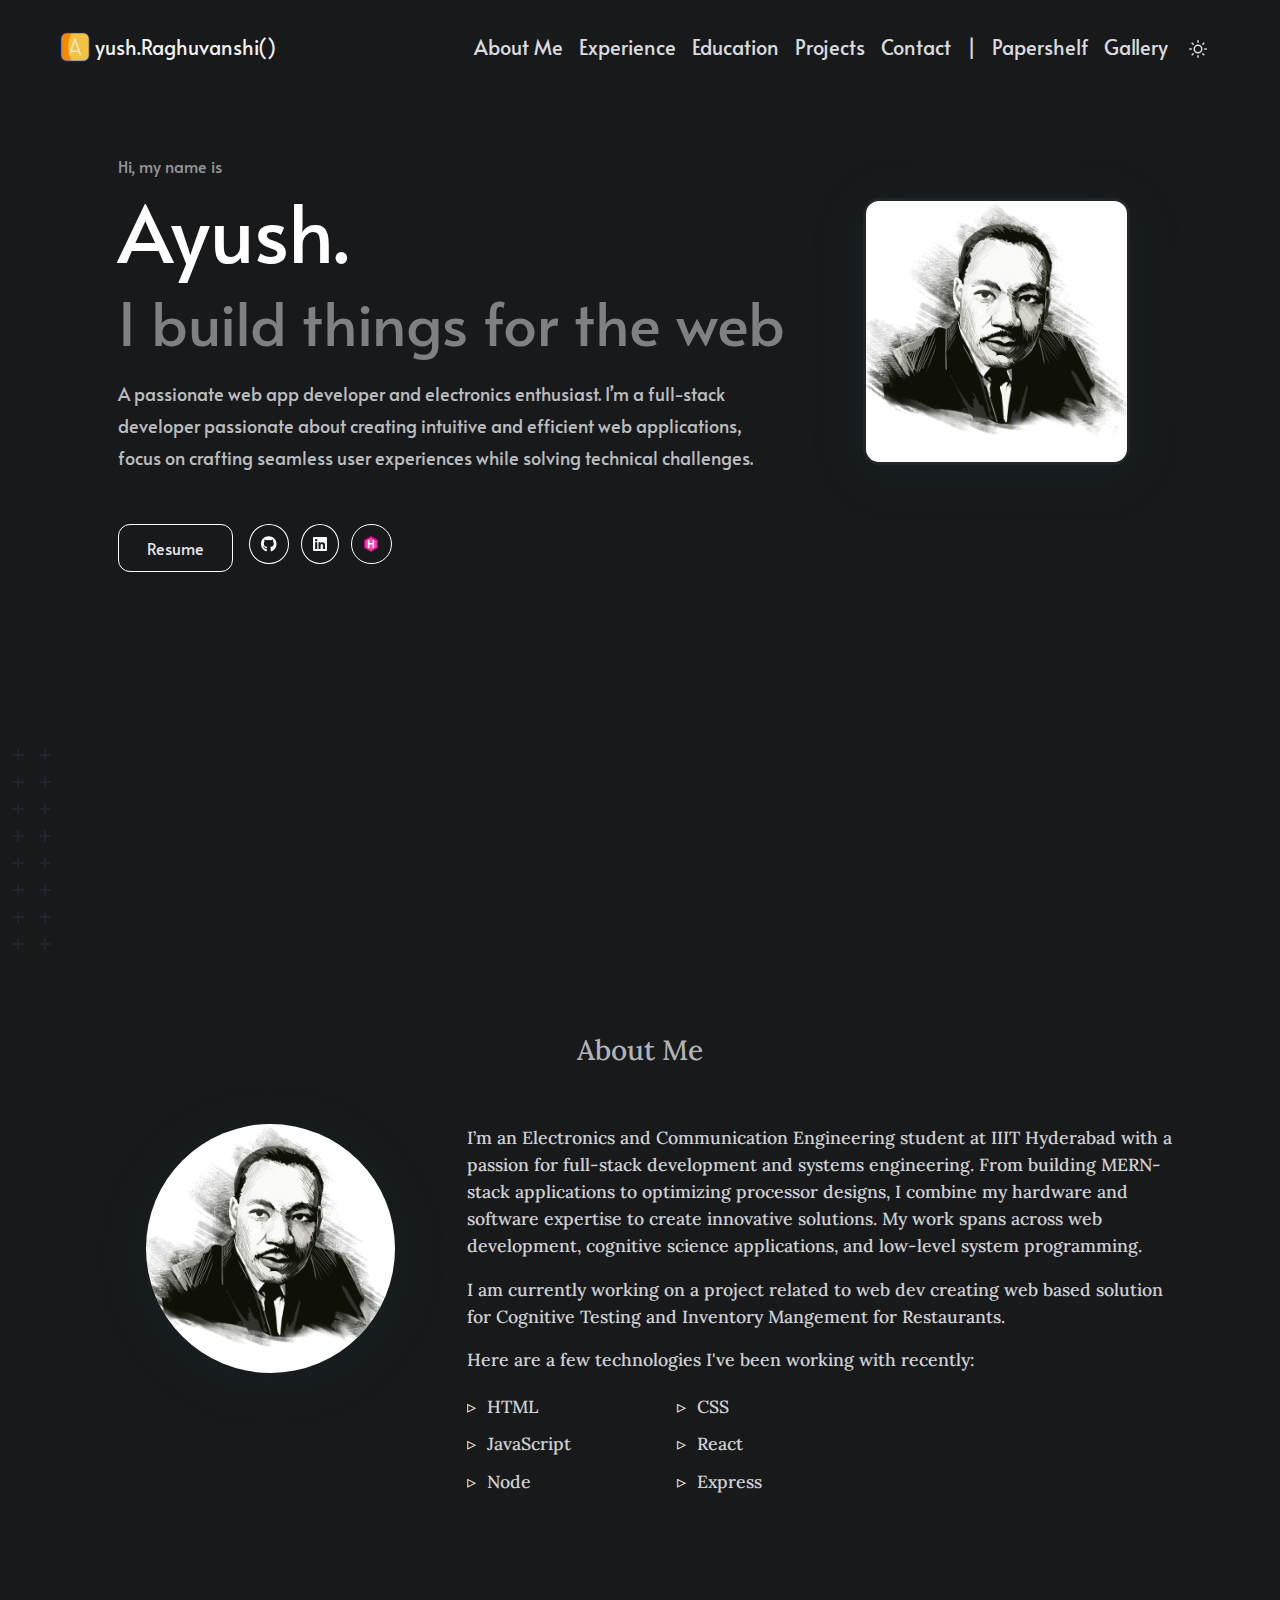
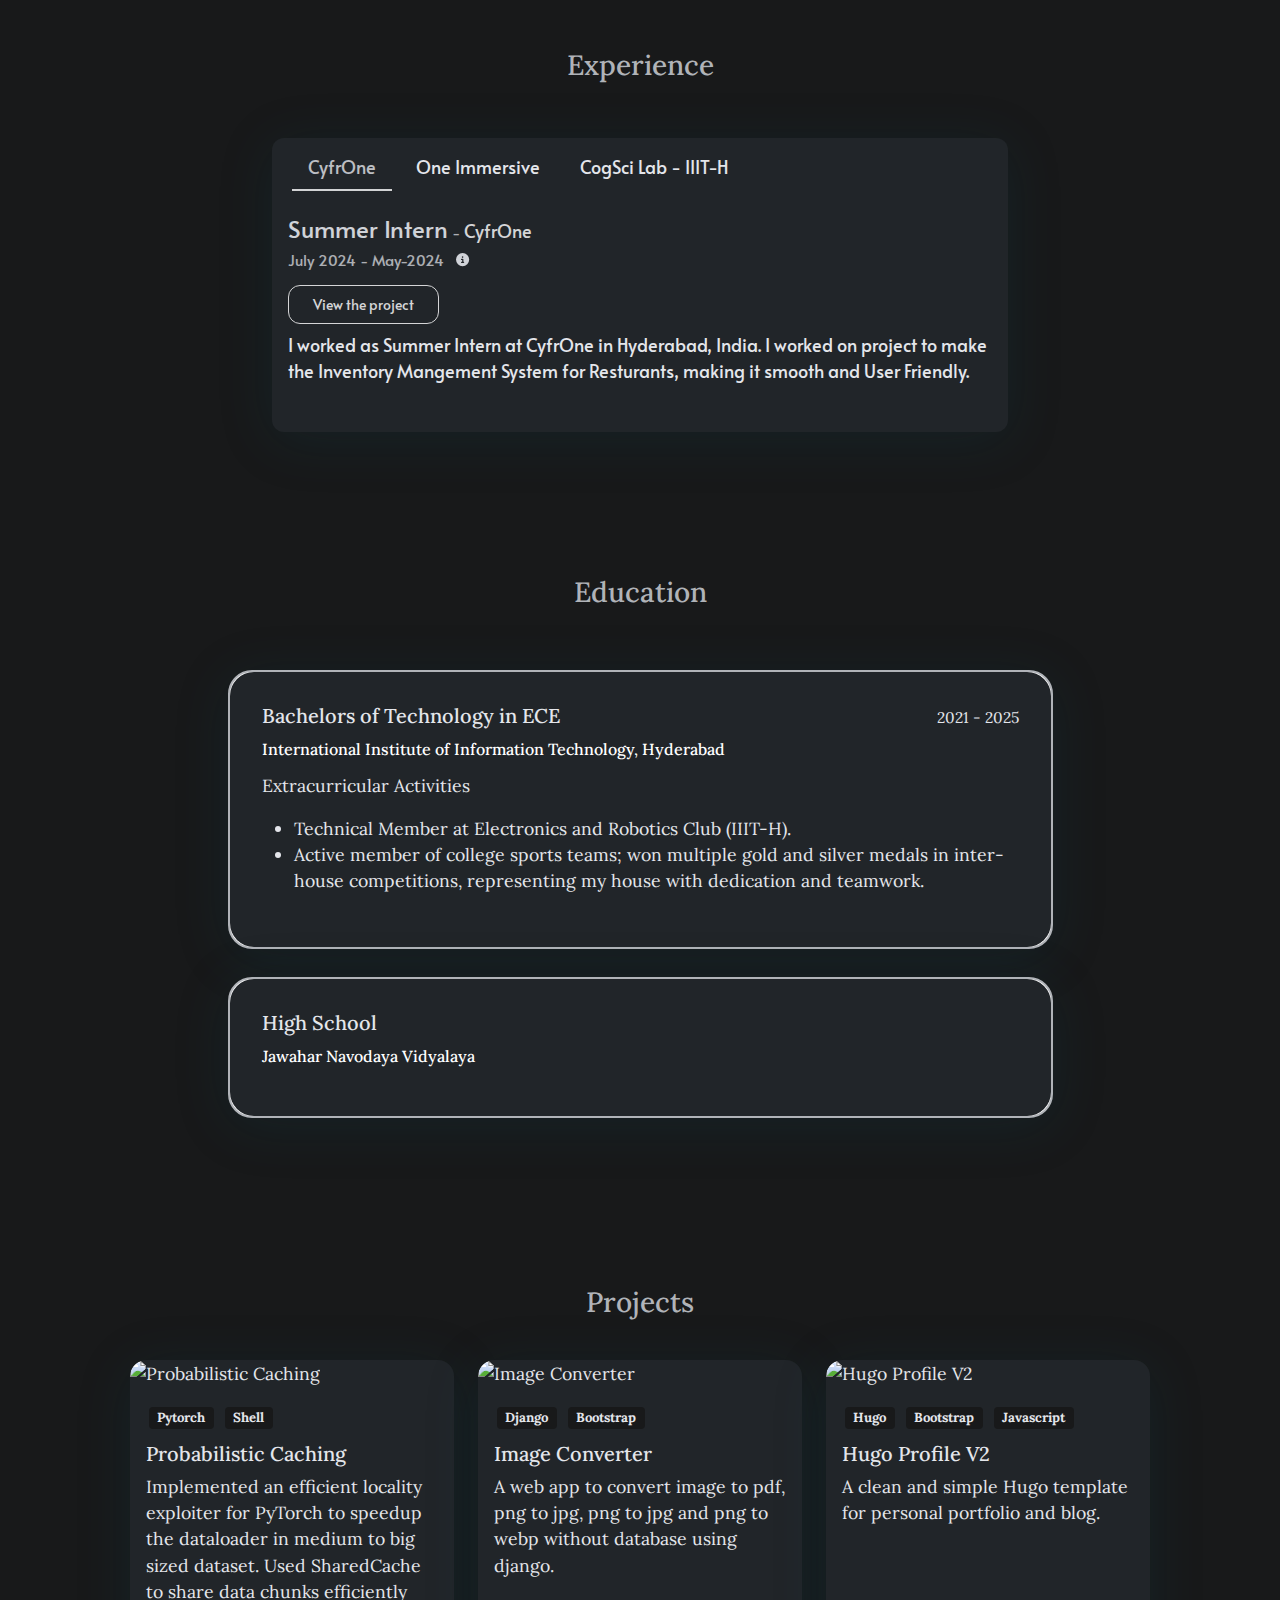
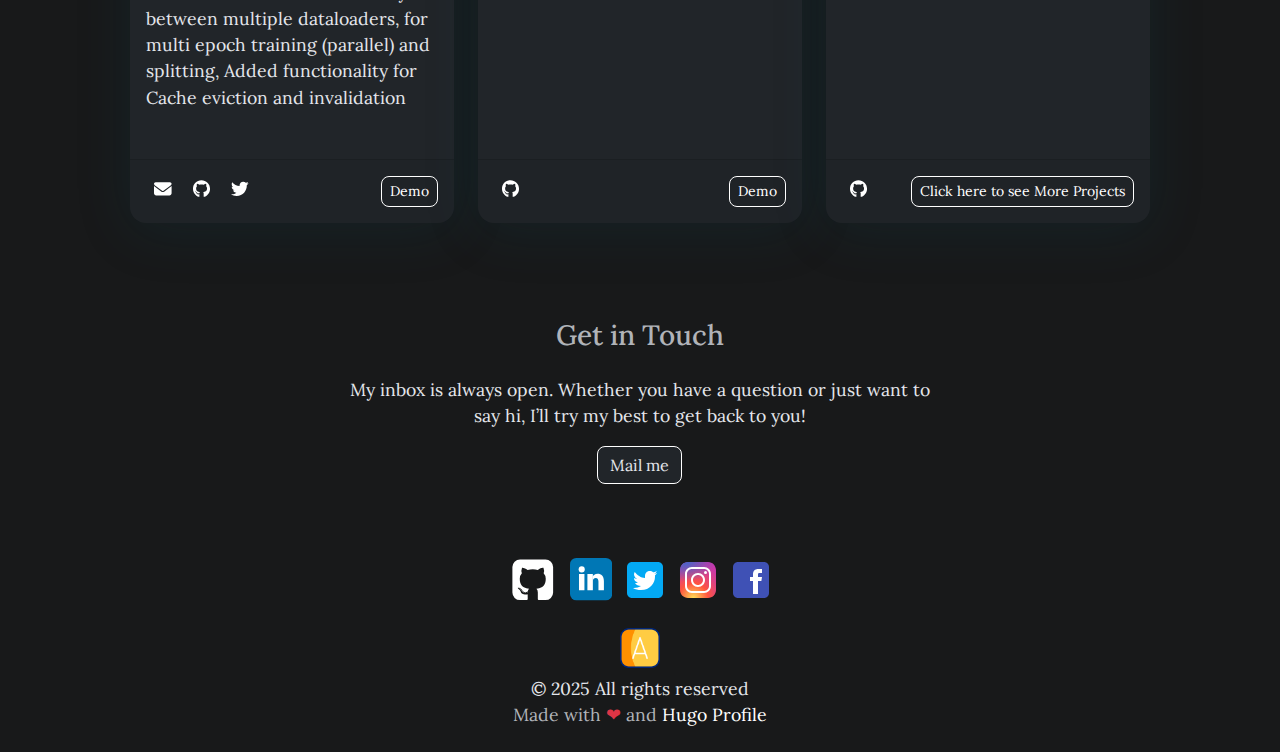
==== commit dbf4302a: "chage about, education and experience section" ====
--- a/index.html
+++ b/index.html
@@ -2,7 +2,7 @@
 <html>
 
 <head>
-	<meta name="generator" content="Hugo 0.140.2"><script src="/livereload.js?mindelay=10&amp;v=2&amp;port=1313&amp;path=livereload" data-no-instant defer></script><meta charset="UTF-8">
+	<meta name="generator" content="Hugo 0.141.0"><script src="/livereload.js?mindelay=10&amp;v=2&amp;port=1313&amp;path=livereload" data-no-instant defer></script><meta charset="UTF-8">
 <meta name="viewport" content="width=device-width, initial-scale=1.0">
 <meta http-equiv="X-UA-Compatible" content="ie=edge">
 <meta http-equiv="Accept-CH" content="DPR, Viewport-Width, Width">
@@ -316,12 +316,12 @@
                     I build things for the web
                 </h3>
                 <p class="hero-content">
-                    A passionate web app developer. I tend to make use of modern web technologies to build websites that look great, feel fantastic, and function correctly.
+                    A passionate web app developer and electronics enthusiast. I&rsquo;m a full-stack developer passionate about creating intuitive and efficient web applications, focus on crafting seamless user experiences while solving technical challenges.
                 </p>
                 <div class="row">
                     <div class="col-auto h-100">
                         
-                        <a href="#" class="btn" download
+                        <a href="https://drive.google.com/file/d/1TBX7EgchcMCpqGWGHtpTAR3BhkNjCg4B/view?usp=sharing" class="btn" download
 			  >
                             Resume
                         </a>
@@ -330,7 +330,7 @@
                     <div class="col-auto px-0 h-100"><span>
     
     <span class="px-1">
-        <a href="https://example.com"
+        <a href="https://github.com/Prakarsh333"
              target="_blank" 
             class="btn social-icon"
         >
@@ -339,11 +339,11 @@
     </span>
     
     <span class="px-1">
-        <a href="https://example.com"
+        <a href="https://www.linkedin.com/in/ayush-raghuvanshi-88b962237/"
              target="_blank" 
             class="btn social-icon"
         >
-            <i class="fab fa-x-twitter"></i>
+            <i class="fab fa-linkedin"></i>
         </a>
     </span>
     
@@ -652,8 +652,8 @@
             </div>
             
             <div class="col-sm-12 col-md-12 col-lg-8 content">
-                <p>I am a software developer with a passion for web development. I have a background in computer science and mathematics, and I have a strong interest in the intersection of technology and art. I am currently working as a software developer at <a href="https://example.com">example org.</a> in San Francisco, CA.</p>
-<p>I am currently working on a project that will be used to help people find the best way to get around the city.</p>
+                <p>I&rsquo;m an Electronics and Communication Engineering student at IIIT Hyderabad with a passion for full-stack development and systems engineering. From building MERN-stack applications to optimizing processor designs, I combine my hardware and software expertise to create innovative solutions. My work spans across web development, cognitive science applications, and low-level system programming.</p>
+<p>I am currently working on a project related to web dev creating web based solution for Cognitive Testing and Inventory Mangement for Restaurants.</p>
 
 
                 
@@ -786,39 +786,22 @@
                             aria-labelledby='pills-One-Immersive-Sep-2020---Dec-2021-tab'
                         >
                             <div>
-                                <span class="h4">Software Developer</span>
+                                <span class="h4">SDE Intern</span>
                                 <small>-</small>
-                                <a href="https://example.com" target="_blank">One Immersive</a>
+                                <a href="https://www.oneimmersive.us/" target="_blank">One Immersive</a>
                                 
                                 <div class="pb-1">
                                     <small>Sep 2020 - Dec 2021</small>
                                     
-                                    <span class="p-2">
-                                        <span 
-                                            style="cursor: pointer;" 
-                                            data-bs-toggle="tooltip" 
-                                            data-bs-placement="top" 
-                                            data-bs-original-title=I&#32;worked&#32;as&#32;a&#32;software&#32;developer&#32;for&#32;more&#32;than&#32;one&#32;year&#32;in&#32;Amazon.
-                                        > 
-                                            <i class="fas fa-info-circle fa-xs"></i>
-                                        </span>
-                                    </span>
-                                    
                                 </div>
                                 
                                 
-                                <div class="py-2 featuredLink">
-                                    <a class="p-2 px-4 btn btn-outline-primary btn-sm" href=https://example.com target="_blank">
-                                        Featured Link 
-                                    </a>
-                                </div>
-                                
                             </div>
 
                             <div class="pt-2">
-                                <p>I am currently working as a software developer at <a href="https://example.com">example org.</a> in San Francisco, CA. I am currently working on a project that will be used to help people find the best way to get around the city.</p>
+                                <p>I worked as a SDE Intern at One Immersive in Hyderabad. I developed an innovative Real-Time Chat Bot Avatar that combined Azure TTS (Text-to-Speech) services with Chat-GPT integration. This project focused on creating interactive conversational experiences by converting text responses to visemes using Azure&rsquo;s advanced speech services.</p>
 <ul>
-<li>Lead backend developer for a product.</li>
+<li>Integrated Azure(TTS) and ChatGPT api in the backend.</li>
 <li>Created a frontend design for a product.</li>
 </ul>
                             </div>
@@ -833,9 +816,9 @@
                             aria-labelledby='pills-CogSci-Lab---IIIT-H-Jan-2020---Aug-2020-tab'
                         >
                             <div>
-                                <span class="h4">Junior Software Developer</span>
+                                <span class="h4">Software Developer</span>
                                 <small>-</small>
-                                <a href="https://example.com" target="_blank">CogSci Lab - IIIT-H</a>
+                                <a href="https://csl.iiit.ac.in/" target="_blank">CogSci Lab - IIIT-H</a>
                                 
                                 <div class="pb-1">
                                     <small>Jan 2020 - Aug 2020</small>
@@ -844,7 +827,7 @@
                                 
                                 
                                 <div class="py-2 featuredLink">
-                                    <a class="p-2 px-4 btn btn-outline-primary btn-sm" href=https://example.com target="_blank">
+                                    <a class="p-2 px-4 btn btn-outline-primary btn-sm" href=https://cog-test-n-back.onrender.com/ target="_blank">
                                         Featured Link 
                                     </a>
                                 </div>
@@ -852,11 +835,7 @@
                             </div>
 
                             <div class="pt-2">
-                                <p>I am currently working as a software developer at <a href="https://example.com">example org.</a> in San Francisco, CA. I am currently working on a project that will be used to help people find the best way to get around the city.</p>
-<ul>
-<li>Lead backend developer for a product.</li>
-<li>Created a frontend design for a product.</li>
-</ul>
+                                I worked on developing a React-based N-back cognitive assessment web application. This project included creating a comprehensive admin analytics dashboard, enabling detailed performance tracking and insights. Additionally, I designed a React Native mobile application for real-time eye movement tracking, capturing eye tracking data while dynamically controlling RGB lighting parameters.
                             </div>
                         </div>
                         
@@ -899,8 +878,8 @@
                                 <div class="py-1 education-content">
                                     <p>Extracurricular Activities</p>
 <ul>
-<li>Lorem ipsum dolor sit amet consectetur adipisicing elit.</li>
-<li>Tempora esse, eaque delectus nulla quo doloribus itaque expedita alias natus optio totam maxime nihil excepturi velit a animi laborum hic similique.</li>
+<li>Technical Member at Electronics and Robotics Club (IIIT-H).</li>
+<li>Active member of college sports teams; won multiple gold and silver medals in inter-house competitions, representing my house with dedication and teamwork.</li>
 </ul>
                                 </div>
 
@@ -937,12 +916,6 @@
                                 </div>
 
                                 
-                                <div class="py-1">
-                                    <a href="https://example.com" class="btn">
-                                        Featured
-                                    </a>
-                                </div>
-                                
                             </div>
                         </div>
                     </div>
@@ -960,23 +933,21 @@
         <div class="row justify-content-center px-3 px-md-5">
             
             <div class="col-lg-4 col-md-6 my-3">
-                <div class="card my-3 h-100" title="Hugo Profile">
+                <div class="card my-3 h-100" title="Probabilistic Caching">
                     <div class="card-head">
-                        <img class="card-img-top" src="/images/projects/profile.png" alt="Hugo Profile">
+                        <img class="card-img-top" src="/images/projects/profile.png" alt="Probabilistic Caching">
                     </div>
                     <div class="card-body bg-transparent p-3">
                         <div class="pb-2 bg-transparent">
                             
-                            <span class="badge badge-secondary">Hugo</span>
+                            <span class="badge badge-secondary">Pytorch</span>
                             
-                            <span class="badge badge-secondary">Bootstrap</span>
-                            
-                            <span class="badge badge-secondary">Javascript</span>
+                            <span class="badge badge-secondary">Shell</span>
                             
                         </div>
-                        <h5 class="card-title bg-transparent mt-1">Hugo Profile</h5>
+                        <h5 class="card-title bg-transparent mt-1">Probabilistic Caching</h5>
                         <div class="card-text bg-transparent secondary-font">
-                            A highly customizable and mobile first Hugo template for personal portfolio and blog.
+                            Implemented an efficient locality exploiter for PyTorch to speedup the dataloader in medium to big sized dataset. Used SharedCache to share data chunks efficiently between multiple dataloaders, for multi epoch training (parallel) and splitting, Added functionality for Cache eviction and invalidation
                         </div>
                     </div>
                     
